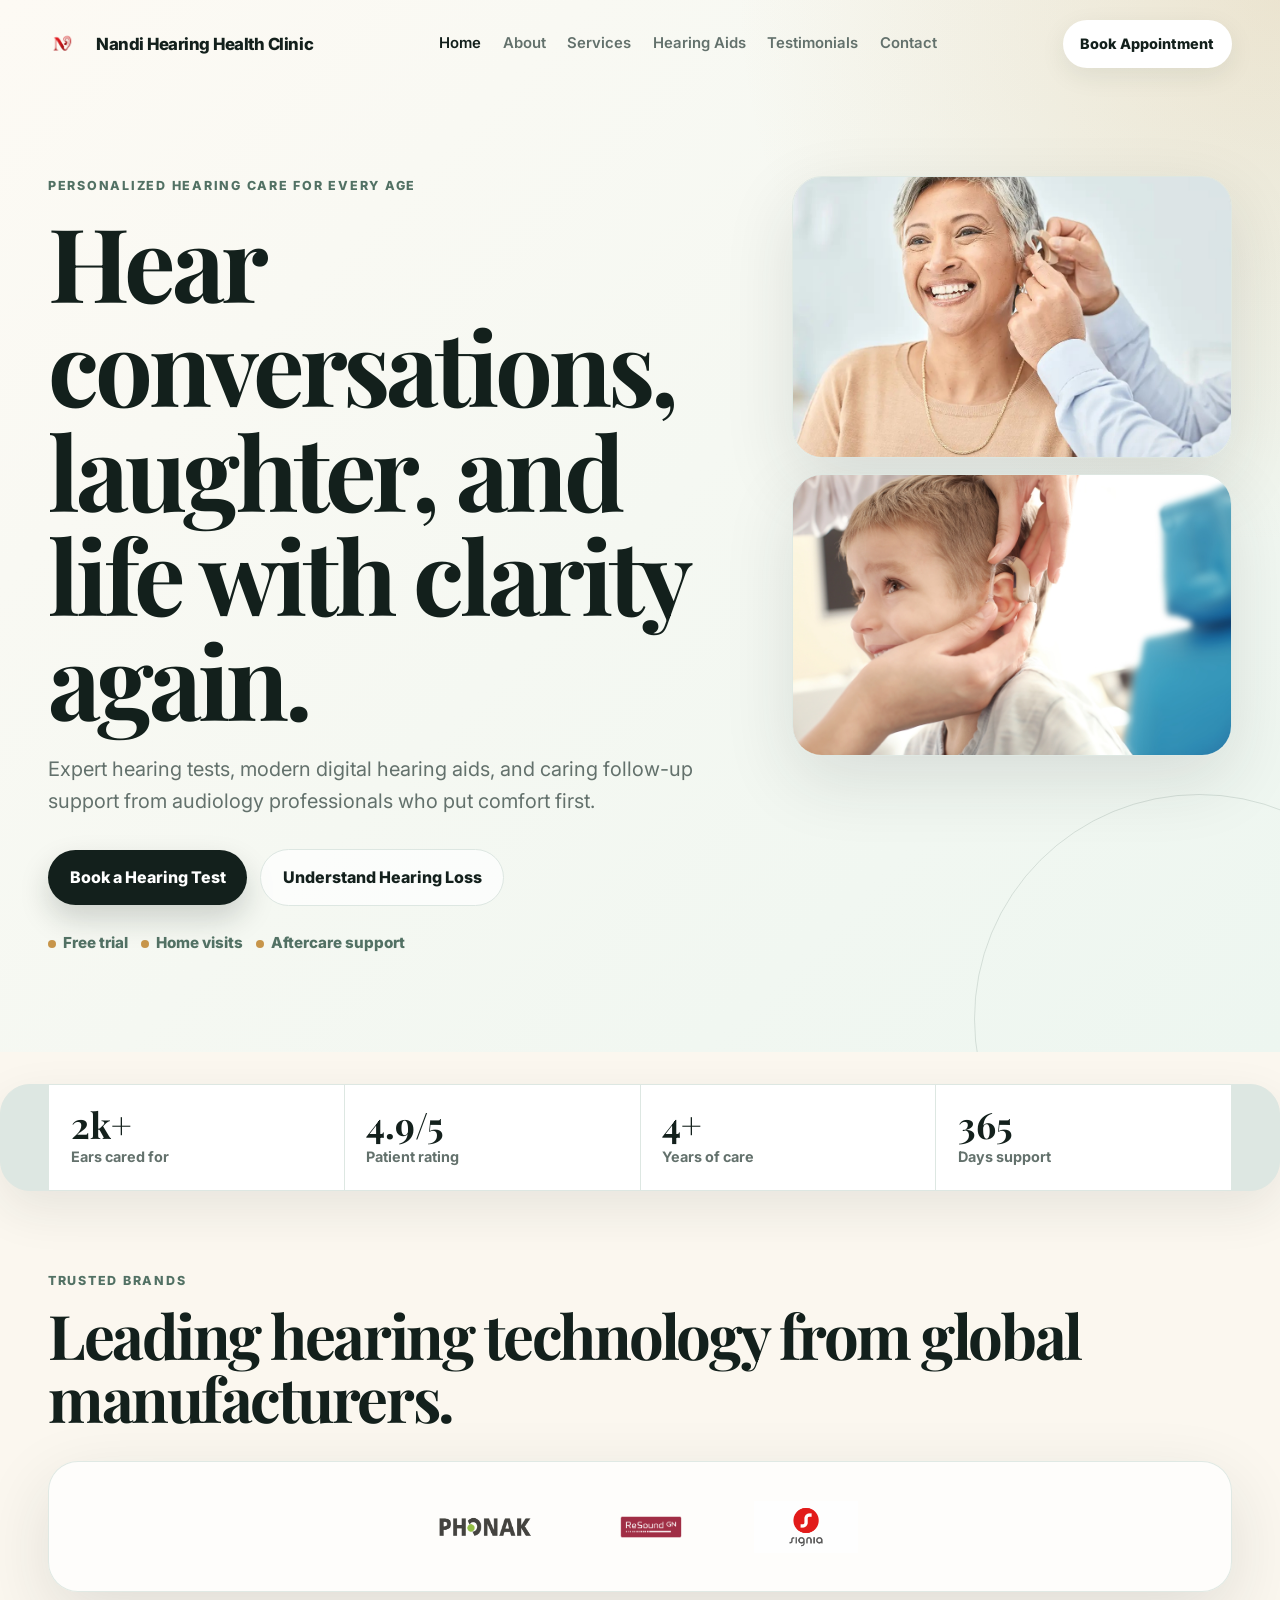
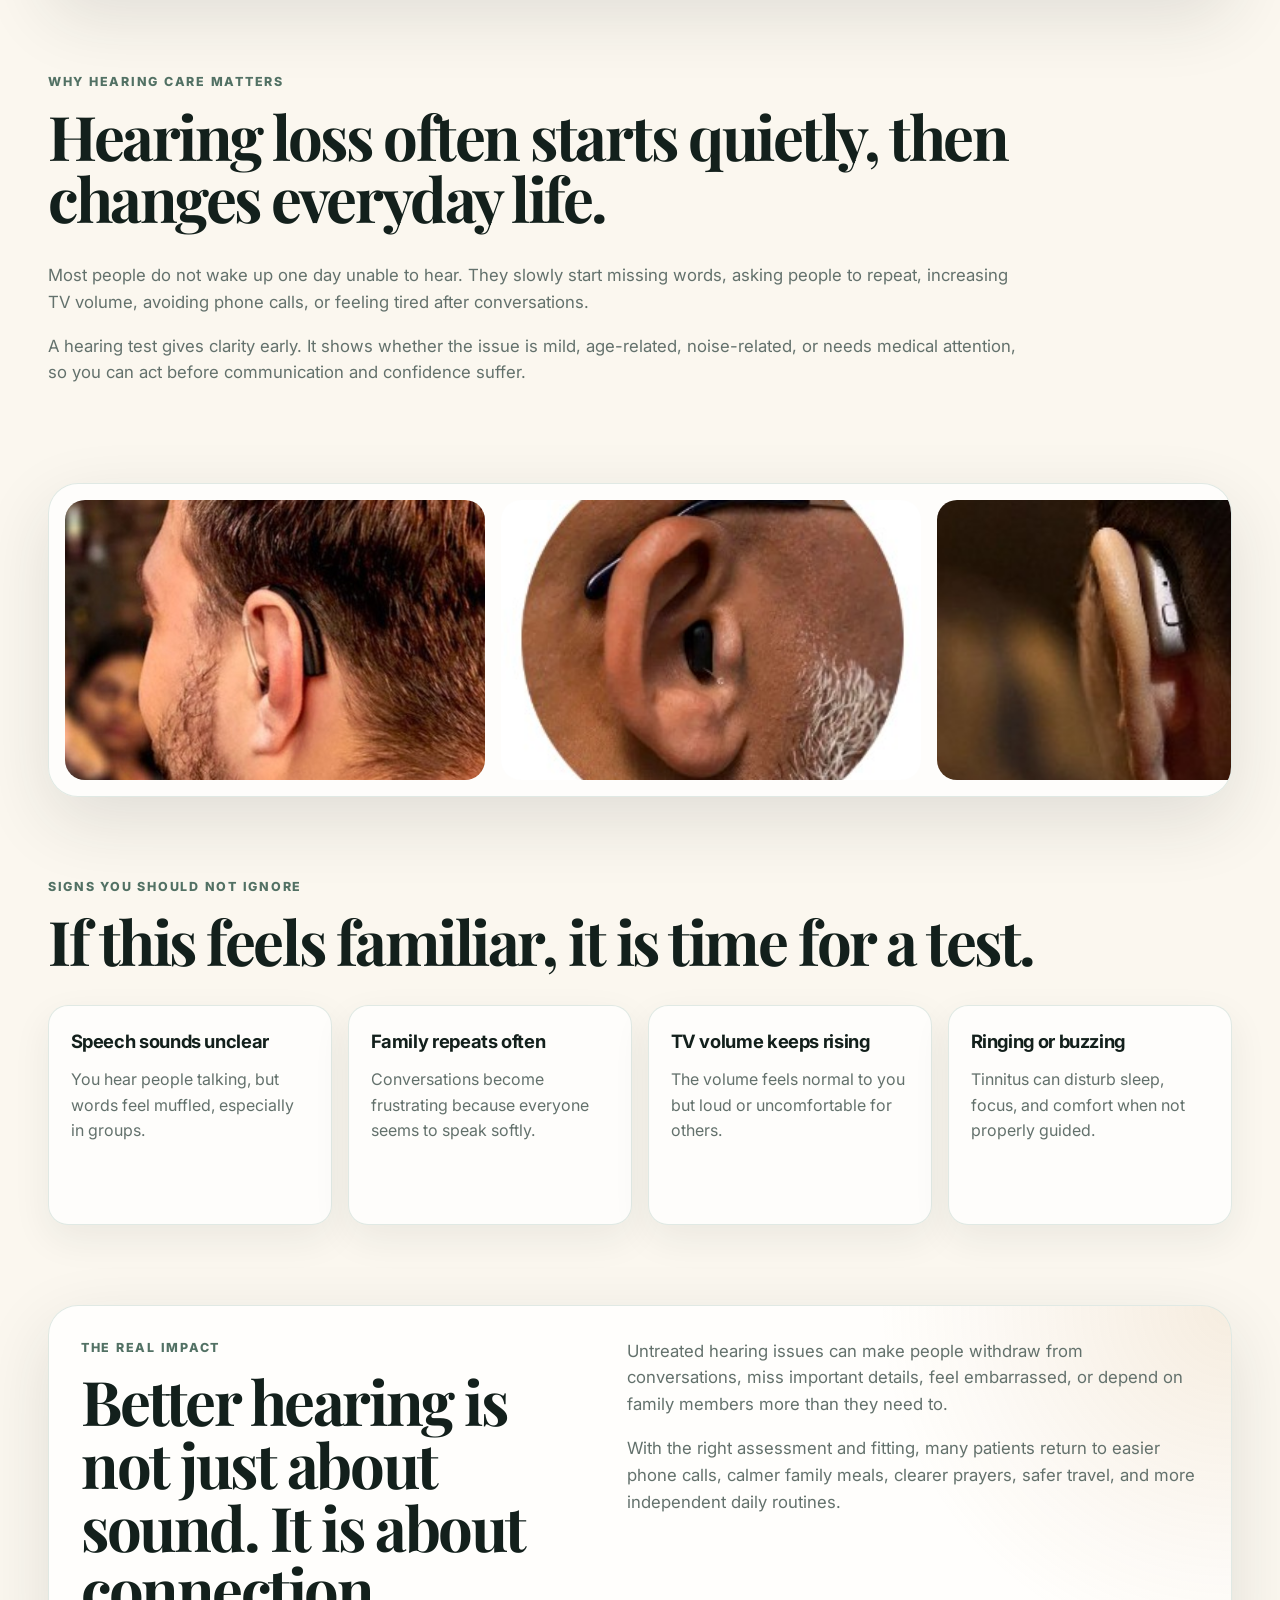
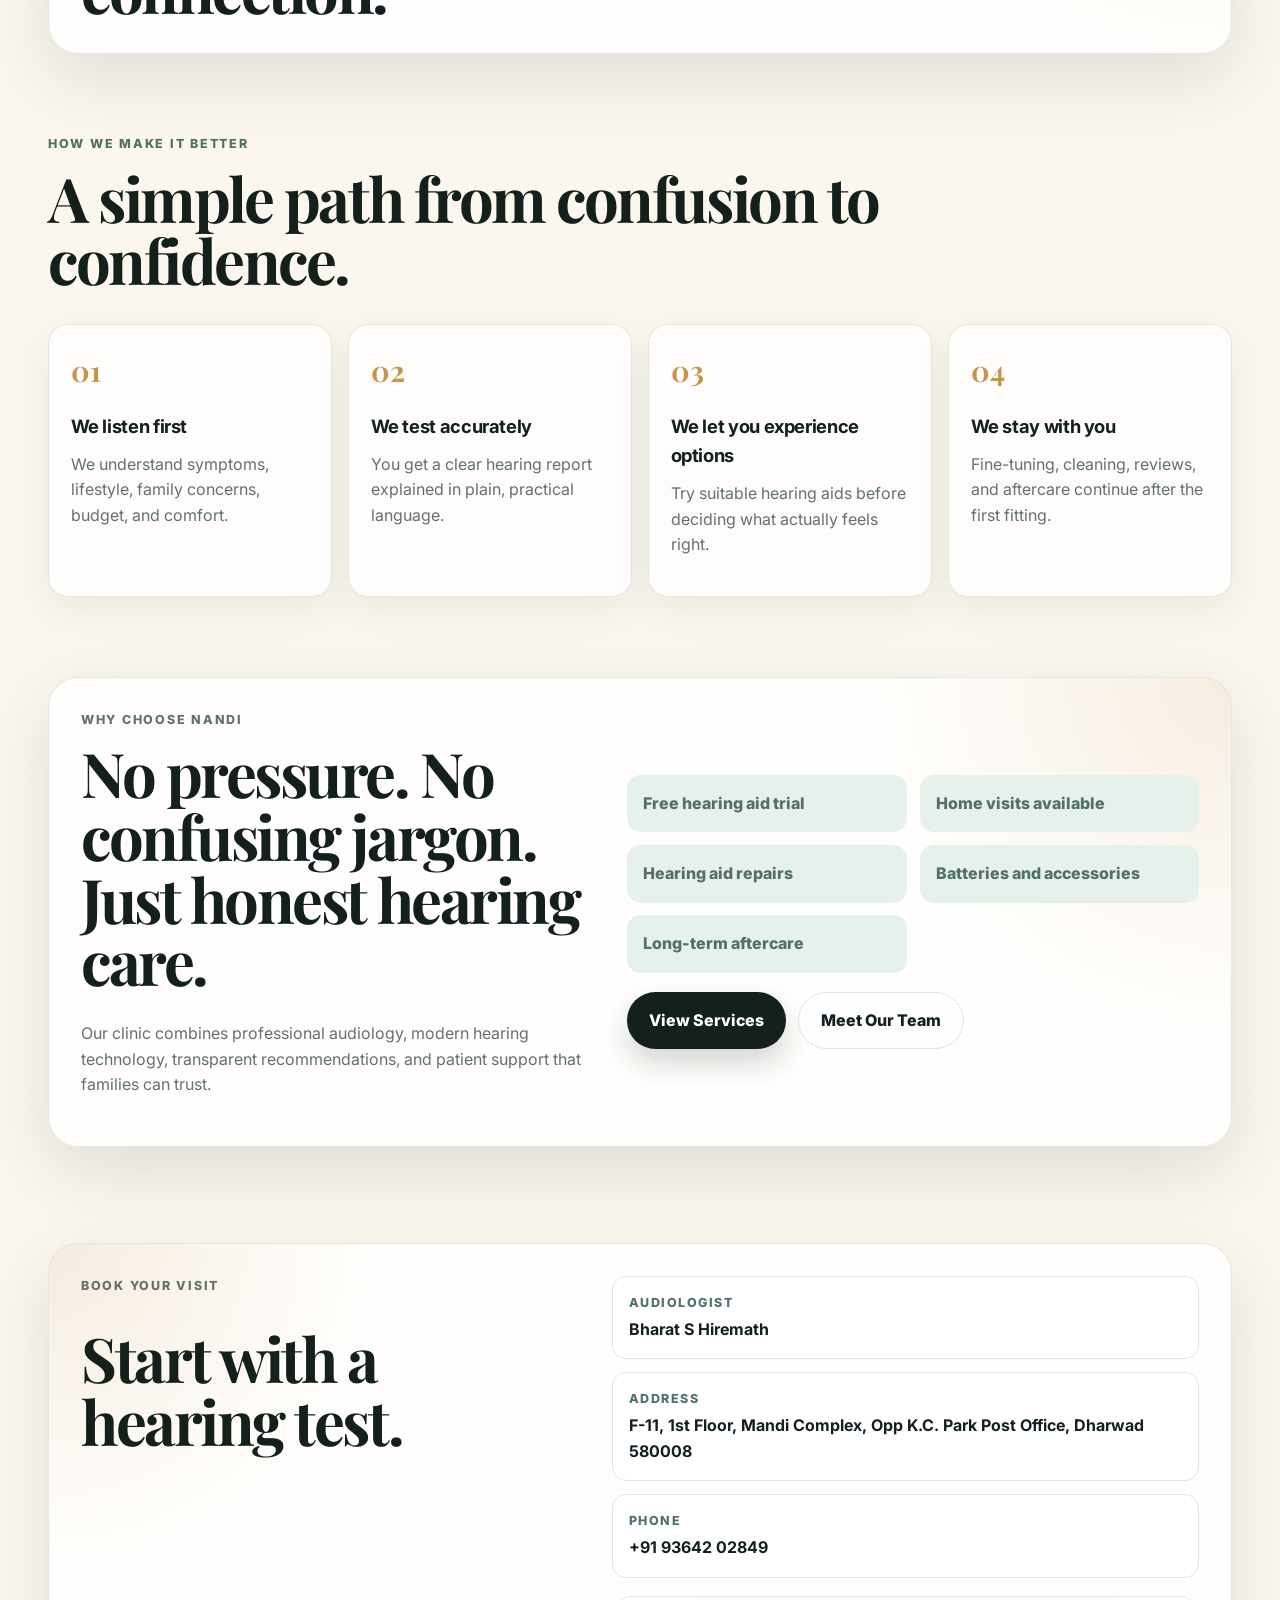
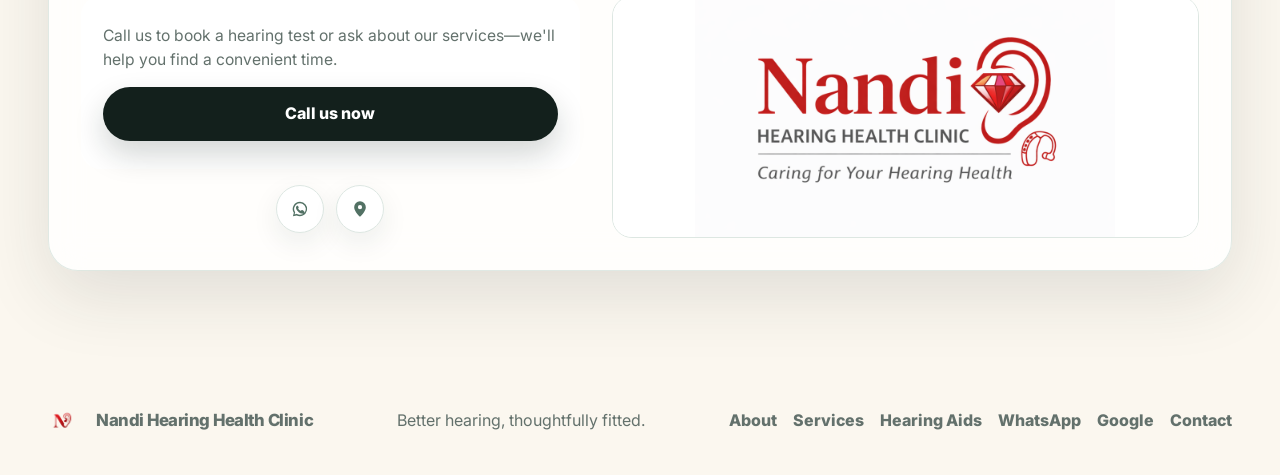
==== index.html @ 8c6d0ab0 "init" ====
<!doctype html>
<html lang="en">

<head>
  <meta charset="UTF-8" />
  <meta name="viewport" content="width=device-width, initial-scale=1.0" />
  <meta name="description"
    content="Minimal, elegant hearing clinic landing page offering hearing tests, hearing aids, tinnitus support, and home visits." />
  <title>Nandi Hearing Health Clinic | Hear Life Clearly</title>
  <link rel="preconnect" href="https://fonts.googleapis.com" />
  <link rel="preconnect" href="https://fonts.gstatic.com" crossorigin />
  <link
    href="https://fonts.googleapis.com/css2?family=Inter:wght@400;500;600;700;800&family=Playfair+Display:wght@600;700&display=swap"
    rel="stylesheet" />
  <link rel="stylesheet" href="styles.css?v=contact-icons-center-1" />
  <link rel="icon" href="photos/logo/logo.png" type="image/png" />
</head>

<body>
  <header class="site-header" id="home">
    <nav class="nav section" aria-label="Primary navigation">
      <a class="brand" href="index.html" aria-label="Nandi Hearing Health Clinic home">
        <img class="brand-mark" src="photos/logo/logo.png" alt="" width="44" height="44" />
        <span>Nandi Hearing Health Clinic</span>
      </a>
      <button class="nav-toggle" type="button" aria-expanded="false" aria-controls="site-nav" aria-label="Open menu">
        <span></span>
        <span></span>
        <span></span>
      </button>
      <div class="nav-links" id="site-nav">
        <a class="active" href="index.html">Home</a>
        <a href="about.html">About</a>
        <a href="services.html">Services</a>
        <a href="hearing-aids.html">Hearing Aids</a>
        <a href="testimonials.html">Testimonials</a>
        <a href="contact.html">Contact</a>
      </div>
      <a class="nav-cta" href="tel:+919364202849">Book Appointment</a>
    </nav>

    <section class="hero section">
      <div class="hero-content">
        <p class="eyebrow">Personalized hearing care for every age</p>
        <h1>Hear conversations, laughter, and life with clarity again.</h1>
        <p class="hero-copy">
          Expert hearing tests, modern digital hearing aids, and caring follow-up support
          from audiology professionals who put comfort first.
        </p>
        <div class="hero-actions">
          <a class="button button-primary" href="tel:+919364202849">Book a Hearing Test</a>
          <a class="button button-secondary" href="#hearing-health">Understand Hearing Loss</a>
        </div>
        <div class="trust-row" aria-label="Clinic highlights">
          <span>Free trial</span>
          <span>Home visits</span>
          <span>Aftercare support</span>
        </div>
      </div>

      <div class="hero-aside" aria-label="Clinic photos">
        <figure class="hero-media">
          <img src="photos/hearing/Hearing.jpg" alt="Hearing care consultation" decoding="async" />
        </figure>
        <figure class="hero-media">
          <img src="photos/hearing/web-shutterstock_1069608050.jpg" alt="People enjoying clear conversation"
            decoding="async" />
        </figure>
      </div>
    </section>
  </header>

  <main>
    <section class="stats section" aria-label="Clinic statistics">
      <div>
        <strong>2k+</strong>
        <span>Ears cared for</span>
      </div>
      <div>
        <strong>4.9/5</strong>
        <span>Patient rating</span>
      </div>
      <div>
        <strong>4+</strong>
        <span>Years of care</span>
      </div>
      <div>
        <strong>365</strong>
        <span>Days support</span>
      </div>
    </section>

    <section class="section brands-section" aria-label="Hearing aid brands we work with">
      <div class="section-heading">
        <p class="eyebrow">Trusted brands</p>
        <h2>Leading hearing technology from global manufacturers.</h2>
      </div>
      <div class="brand-strip">
        <img src="photos/brands/Phonak_Logo.png" alt="Phonak" width="160" height="52" loading="lazy" />
        <img src="photos/brands/ReSound-Logo.png" alt="ReSound" width="160" height="52" loading="lazy" />
        <img src="photos/brands/signia_logo.jpeg" alt="Signia" width="160" height="52" loading="lazy" />
      </div>
    </section>

    <section class="section page-section" id="hearing-health">
      <div class="section-heading">
        <p class="eyebrow">Why hearing care matters</p>
        <h2>Hearing loss often starts quietly, then changes everyday life.</h2>
      </div>
      <div class="narrative-copy">
        <p>
          Most people do not wake up one day unable to hear. They slowly start missing
          words, asking people to repeat, increasing TV volume, avoiding phone calls, or
          feeling tired after conversations.
        </p>
        <p>
          A hearing test gives clarity early. It shows whether the issue is mild, age-related,
          noise-related, or needs medical attention, so you can act before communication and
          confidence suffer.
        </p>
      </div>
    </section>

    <section class="section page-section">
      <div class="auto-carousel" aria-label="Hearing care photo carousel">
        <div class="auto-carousel-track">
          <img src="photos/hearing/RS_EQ_key-visual-cafe_wide.jpg.jpeg"
            alt="People talking clearly in a cafe setting" />
          <img src="photos/hearing/Screenshot 2026-03-10 001415.jpg.jpeg" alt="Hearing care lifestyle moment" />
          <img src="photos/hearing/Screenshot 2026-03-10 001927.jpg.jpeg" alt="Hearing support in daily life" />
          <img src="photos/hearing/Screenshot 2026-03-10 002203.jpg.jpeg" alt="Conversation and hearing clarity" />
          <img src="photos/hearing/Screenshot 2026-03-10 002303.jpg.jpeg" alt="Better hearing in everyday moments" />
          <img src="photos/hearing/RS_EQ_key-visual-cafe_wide.jpg.jpeg" alt="" aria-hidden="true" />
          <img src="photos/hearing/Screenshot 2026-03-10 001415.jpg.jpeg" alt="" aria-hidden="true" />
          <img src="photos/hearing/Screenshot 2026-03-10 001927.jpg.jpeg" alt="" aria-hidden="true" />
          <img src="photos/hearing/Screenshot 2026-03-10 002203.jpg.jpeg" alt="" aria-hidden="true" />
          <img src="photos/hearing/Screenshot 2026-03-10 002303.jpg.jpeg" alt="" aria-hidden="true" />
        </div>
      </div>
    </section>

    <section class="section page-section">
      <div class="section-heading">
        <p class="eyebrow">Signs you should not ignore</p>
        <h2>If this feels familiar, it is time for a test.</h2>
      </div>
      <div class="problem-grid">
        <article>
          <h3>Speech sounds unclear</h3>
          <p>You hear people talking, but words feel muffled, especially in groups.</p>
        </article>
        <article>
          <h3>Family repeats often</h3>
          <p>Conversations become frustrating because everyone seems to speak softly.</p>
        </article>
        <article>
          <h3>TV volume keeps rising</h3>
          <p>The volume feels normal to you but loud or uncomfortable for others.</p>
        </article>
        <article>
          <h3>Ringing or buzzing</h3>
          <p>Tinnitus can disturb sleep, focus, and comfort when not properly guided.</p>
        </article>
      </div>
    </section>

    <section class="section page-section">
      <div class="impact-card">
        <div>
          <p class="eyebrow">The real impact</p>
          <h2>Better hearing is not just about sound. It is about connection.</h2>
        </div>
        <div class="impact-copy">
          <p>
            Untreated hearing issues can make people withdraw from conversations, miss
            important details, feel embarrassed, or depend on family members more than they
            need to.
          </p>
          <p>
            With the right assessment and fitting, many patients return to easier phone
            calls, calmer family meals, clearer prayers, safer travel, and more independent
            daily routines.
          </p>
        </div>
      </div>
    </section>

    <section class="section page-section">
      <div class="section-heading">
        <p class="eyebrow">How we make it better</p>
        <h2>A simple path from confusion to confidence.</h2>
      </div>
      <div class="journey-grid">
        <article>
          <span>01</span>
          <h3>We listen first</h3>
          <p>We understand symptoms, lifestyle, family concerns, budget, and comfort.</p>
        </article>
        <article>
          <span>02</span>
          <h3>We test accurately</h3>
          <p>You get a clear hearing report explained in plain, practical language.</p>
        </article>
        <article>
          <span>03</span>
          <h3>We let you experience options</h3>
          <p>Try suitable hearing aids before deciding what actually feels right.</p>
        </article>
        <article>
          <span>04</span>
          <h3>We stay with you</h3>
          <p>Fine-tuning, cleaning, reviews, and aftercare continue after the first fitting.</p>
        </article>
      </div>
    </section>

    <section class="section page-section">
      <div class="home-cta">
        <div>
          <p class="eyebrow">Why choose Nandi</p>
          <h2>No pressure. No confusing jargon. Just honest hearing care.</h2>
          <p>
            Our clinic combines professional audiology, modern hearing technology, transparent
            recommendations, and patient support that families can trust.
          </p>
        </div>
        <div class="home-cta-side">
          <div class="why-list home-benefits">
            <span>Free hearing aid trial</span>
            <span>Home visits available</span>
            <span>Hearing aid repairs</span>
            <span>Batteries and accessories</span>
            <span>Long-term aftercare</span>
          </div>
          <div class="home-cta-links">
            <a class="button button-primary" href="services.html">View Services</a>
            <a class="button button-secondary" href="about.html">Meet Our Team</a>
          </div>
        </div>
      </div>
    </section>

    <section class="contact section" id="contact">
      <div class="contact-panel">
        <div class="contact-panel__lead">
          <p class="eyebrow">Book your visit</p>
          <h2>Start with a hearing test.</h2>
          <p>
          </p>
        </div>
        <div class="clinic-info">
          <div>
            <span>Audiologist</span>
            <strong>Bharat S Hiremath</strong>
          </div>
          <div>
            <span>Address</span>
            <strong>F-11, 1st Floor, Mandi Complex, Opp K.C. Park Post Office, Dharwad 580008</strong>
          </div>
          <div>
            <span>Phone</span>
            <strong><a href="tel:+919364202849">+91 93642 02849</a></strong>
          </div>
        </div>
        <div class="contact-panel__cta-stack">
          <div class="contact-call-cta">
            <p class="contact-call-cta__hint"> Call us to book a hearing test or ask about our services—we'll help you
              find a convenient time.
            </p>
            <a class="button button-primary contact-call-cta__btn" href="tel:+919364202849">Call us now</a>
          </div>
          <div class="contact-details icon-links" aria-label="Clinic quick links">
            <a href="https://wa.me/919364202849" target="_blank" rel="noreferrer" aria-label="WhatsApp">
              <svg viewBox="0 0 24 24" aria-hidden="true">
                <path
                  d="M12 3.2A8.7 8.7 0 0 0 4.6 16.5L3.5 20.8l4.4-1.1A8.7 8.7 0 1 0 12 3.2Zm0 15.8a7 7 0 0 1-3.6-1l-.3-.2-2.6.7.7-2.5-.2-.3A7 7 0 1 1 12 19Zm4-5.2c-.2-.1-1.3-.7-1.5-.7s-.3-.1-.5.1-.6.7-.7.9-.3.2-.5.1a5.8 5.8 0 0 1-2.9-2.5c-.2-.3 0-.4.1-.6l.4-.5c.1-.2.1-.3 0-.5l-.7-1.6c-.2-.4-.3-.4-.5-.4h-.4c-.2 0-.5.1-.7.3-.3.3-.9.9-.9 2.1s.9 2.4 1 2.6c.1.2 1.8 2.8 4.4 3.9.6.3 1.1.4 1.5.5.6.2 1.2.1 1.6.1.5-.1 1.3-.5 1.5-1.1.2-.5.2-1 .1-1.1 0-.2-.2-.2-.4-.3Z" />
              </svg>
            </a>
            <a href="https://www.google.com/search?sca_esv=329b636961daedd2&amp;sxsrf=ANbL-n7UEyuGPYiP8LibcN6B_UWHxGf1Eg:1778841564408&amp;q=Nandi+Hearing+Health+Clinic&amp;si=AL3DRZGNtcdgKOqVhotcr-UG2kkYpwR2WO4qu3O00NmpwBmLnYh-MBgK6r3JSb_7pPasdNBf3IpiQdnf6ZTWlhOPQF0CysIoCIsLLjvF9m_OcBkJsQEiHB6d9CXgu1tKIDxrBu3wslUM&amp;sa=X&amp;sqi=2&amp;ved=2ahUKEwjIqrucjbuUAxV6LBAIHUN8BsAQ_coHegQINBAB&amp;biw=1646&amp;bih=860&amp;dpr=1.75"
              target="_blank" rel="noreferrer" aria-label="View address and phone on Google">
              <svg viewBox="0 0 24 24" aria-hidden="true">
                <path
                  d="M12 2.8a7 7 0 0 0-7 7c0 5.3 7 11.4 7 11.4s7-6.1 7-11.4a7 7 0 0 0-7-7Zm0 9.5a2.5 2.5 0 1 1 0-5 2.5 2.5 0 0 1 0 5Z" />
              </svg>
            </a>
          </div>
        </div>
        <div class="contact-photo">
          <img src="photos/logo/poster.webp" alt="Nandi Hearing Health Clinic hearing care poster" width="480"
            height="240" loading="lazy" />
        </div>
      </div>
    </section>
  </main>

  <footer class="footer">
    <a class="brand" href="index.html">
      <img class="brand-mark" src="photos/logo/logo.png" alt="" width="44" height="44" />
      <span>Nandi Hearing Health Clinic</span>
    </a>
    <p>Better hearing, thoughtfully fitted.</p>
    <div class="footer-links">
      <a href="about.html">About</a>
      <a href="services.html">Services</a>
      <a href="hearing-aids.html">Hearing Aids</a>
      <a href="https://wa.me/919364202849" target="_blank" rel="noreferrer">WhatsApp</a>
      <a href="https://www.google.com/search?sca_esv=329b636961daedd2&amp;sxsrf=ANbL-n7UEyuGPYiP8LibcN6B_UWHxGf1Eg:1778841564408&amp;q=Nandi+Hearing+Health+Clinic&amp;si=AL3DRZGNtcdgKOqVhotcr-UG2kkYpwR2WO4qu3O00NmpwBmLnYh-MBgK6r3JSb_7pPasdNBf3IpiQdnf6ZTWlhOPQF0CysIoCIsLLjvF9m_OcBkJsQEiHB6d9CXgu1tKIDxrBu3wslUM&amp;sa=X&amp;sqi=2&amp;ved=2ahUKEwjIqrucjbuUAxV6LBAIHUN8BsAQ_coHegQINBAB&amp;biw=1646&amp;bih=860&amp;dpr=1.75"
        target="_blank" rel="noreferrer">
        Google
      </a>
      <a href="contact.html">Contact</a>
    </div>
  </footer>
  <script src="script.js"></script>
</body>

</html>
---- styles.css ----
:root {
  --ink: #13201c;
  --muted: #63716c;
  --line: #dde7e2;
  --cream: #fbf7ef;
  --sage: #e7f1eb;
  --sage-dark: #527164;
  --gold: #c7954a;
  --white: #ffffff;
  --shadow: 0 24px 70px rgba(30, 45, 40, 0.12);
  --radius-lg: 30px;
  --radius-md: 20px;
  --radius-sm: 14px;
  --page-max: 1280px;
  --gutter: clamp(1.25rem, 4vw, 3rem);
}

* {
  box-sizing: border-box;
}

html {
  scroll-behavior: smooth;
}

body {
  margin: 0;
  overflow-x: hidden;
  background: var(--cream);
  color: var(--ink);
  font-family: "Inter", system-ui, -apple-system, BlinkMacSystemFont, "Segoe UI", sans-serif;
  line-height: 1.6;
}

img,
svg {
  max-width: 100%;
}

a {
  color: inherit;
  text-decoration: none;
}

button,
input,
select {
  font: inherit;
}

input,
select {
  color-scheme: light;
}

.site-header {
  position: relative;
  overflow: hidden;
  background:
    radial-gradient(circle at top right, rgba(199, 149, 74, 0.2), transparent 34rem),
    linear-gradient(135deg, #fdfaf4 0%, #edf6f0 100%);
}

.page-header {
  position: relative;
  overflow: hidden;
  background:
    radial-gradient(circle at top left, rgba(199, 149, 74, 0.16), transparent 28rem),
    linear-gradient(135deg, #fdfaf4 0%, #edf6f0 100%);
}

.site-header::after {
  position: absolute;
  right: -9rem;
  bottom: -12rem;
  width: 28rem;
  height: 28rem;
  content: "";
  border: 1px solid rgba(82, 113, 100, 0.18);
  border-radius: 999px;
}

.section {
  width: min(100%, var(--page-max));
  max-width: var(--page-max);
  margin-right: auto;
  margin-left: auto;
  padding-right: var(--gutter);
  padding-left: var(--gutter);
}

.nav {
  position: relative;
  z-index: 2;
  display: flex;
  flex-wrap: nowrap;
  align-items: center;
  justify-content: space-between;
  gap: 1rem 1.5rem;
  width: min(100%, var(--page-max));
  max-width: var(--page-max);
  margin-right: auto;
  margin-left: auto;
  padding-top: 1.25rem;
  padding-bottom: 1.25rem;
  padding-right: var(--gutter);
  padding-left: var(--gutter);
}

.nav-toggle {
  display: none;
  flex-direction: column;
  justify-content: center;
  gap: 0.32rem;
  width: 2.75rem;
  height: 2.75rem;
  margin-left: auto;
  padding: 0;
  border: 1px solid var(--line);
  border-radius: 999px;
  background: var(--white);
  box-shadow: 0 8px 26px rgba(30, 45, 40, 0.08);
  cursor: pointer;
}

.nav-toggle span {
  display: block;
  width: 1.1rem;
  height: 2px;
  margin: 0 auto;
  border-radius: 999px;
  background: var(--ink);
  transition: transform 180ms ease, opacity 180ms ease;
}

.nav-toggle[aria-expanded="true"] span:nth-child(1) {
  transform: translateY(6px) rotate(45deg);
}

.nav-toggle[aria-expanded="true"] span:nth-child(2) {
  opacity: 0;
}

.nav-toggle[aria-expanded="true"] span:nth-child(3) {
  transform: translateY(-6px) rotate(-45deg);
}

.brand {
  display: flex;
  align-items: center;
  gap: 0.75rem;
  min-height: 2.75rem;
  min-width: 0;
  margin-left: -0.5rem;
  font-weight: 800;
  letter-spacing: -0.03em;
}

.brand>span {
  font-size: clamp(0.92rem, 1.6vw, 1.05rem);
  line-height: 1.25;
  white-space: nowrap;
}

.brand-mark {
  display: block;
  width: 2.75rem;
  height: 2.75rem;
  flex-shrink: 0;
  overflow: hidden;
  border-radius: 0;
  background: transparent;
  object-fit: contain;
}

.nav-links {
  display: flex;
  align-items: center;
  gap: clamp(0.8rem, 1.8vw, 1.35rem);
  color: var(--muted);
  font-size: 0.93rem;
  font-weight: 600;
  white-space: nowrap;
}

.nav-links a {
  transition: color 180ms ease;
}

.nav-links a:hover {
  color: var(--ink);
}

.nav-links a.active {
  color: var(--ink);
}

.nav-cta,
.button {
  display: inline-flex;
  align-items: center;
  justify-content: center;
  min-height: 3rem;
  border: 0;
  border-radius: 999px;
  cursor: pointer;
  font-weight: 800;
  transition:
    transform 180ms ease,
    box-shadow 180ms ease,
    background 180ms ease;
}

.nav-cta {
  padding: 0.75rem 1.1rem;
  background: var(--white);
  box-shadow: 0 8px 26px rgba(30, 45, 40, 0.08);
  font-size: 0.9rem;
  white-space: nowrap;
}

.button {
  padding: 0.9rem 1.35rem;
}

.button:hover,
.nav-cta:hover {
  transform: translateY(-2px);
}

.button-primary {
  background: var(--ink);
  color: var(--white);
  box-shadow: 0 14px 30px rgba(19, 32, 28, 0.18);
}

.button-primary:hover {
  background: #20342e;
}

.button-secondary {
  border: 1px solid var(--line);
  background: rgba(255, 255, 255, 0.7);
  color: var(--ink);
}

.text-link {
  display: inline-flex;
  align-items: center;
  color: var(--sage-dark);
  font-weight: 800;
  text-decoration: underline;
  text-underline-offset: 0.28em;
}

.full-width {
  width: 100%;
}

.hero {
  position: relative;
  z-index: 1;
  display: grid;
  grid-template-columns: minmax(0, 1fr) minmax(320px, 440px);
  gap: 2.5rem;
  align-items: start;
  padding-top: 5.5rem;
  padding-bottom: 6rem;
}

.hero-content,
.hero-aside {
  min-width: 0;
}

.hero-aside {
  display: grid;
  gap: 1rem;
  align-content: start;
}

.hero-visual {
  grid-column: 1 / -1;
  overflow: hidden;
  border: 1px solid rgba(221, 231, 226, 0.9);
  border-radius: var(--radius-lg);
  box-shadow: var(--shadow);
}

.hero-visual img {
  display: block;
  width: 100%;
  max-height: 420px;
  object-fit: cover;
}

.hero-media {
  margin: 0;
  overflow: hidden;
  border: 1px solid rgba(221, 231, 226, 0.9);
  border-radius: var(--radius-lg);
  box-shadow: var(--shadow);
  min-height: min(420px, 55vh);
  background: linear-gradient(160deg,
      rgba(255, 255, 255, 0.55),
      rgba(221, 231, 226, 0.75));
}

.hero-media img {
  display: block;
  width: 100%;
  max-height: min(560px, 70vh);
  object-fit: cover;
}

.hero-aside .hero-media img {
  max-height: min(280px, 40vh);
}

.hero-media:has(img) {
  min-height: 0;
  background: none;
}

.page-hero {
  padding-top: 5rem;
  padding-bottom: 5.5rem;
}

.page-hero h1 {
  max-width: none;
  margin-bottom: 1.2rem;
  font-size: clamp(3rem, 7vw, 5.8rem);
}

.page-hero p:not(.eyebrow) {
  max-width: min(100%, 920px);
  color: var(--muted);
  font-size: clamp(1.05rem, 2vw, 1.22rem);
}

.eyebrow {
  margin: 0 0 0.8rem;
  color: var(--sage-dark);
  font-size: 0.78rem;
  font-weight: 800;
  letter-spacing: 0.14em;
  text-transform: uppercase;
}

h1,
h2,
h3,
p {
  margin-top: 0;
}

h1,
h2 {
  font-family: "Playfair Display", Georgia, serif;
  letter-spacing: -0.04em;
  line-height: 1.02;
}

h1 {
  max-width: none;
  margin-bottom: 1.4rem;
  font-size: clamp(3.2rem, 8vw, 6.75rem);
}

h2 {
  margin-bottom: 1rem;
  font-size: clamp(2.2rem, 4.8vw, 4.4rem);
}

h3 {
  margin-bottom: 0.65rem;
  font-size: 1.15rem;
  letter-spacing: -0.02em;
}

.hero-copy {
  max-width: 660px;
  color: var(--muted);
  font-size: clamp(1.05rem, 2vw, 1.25rem);
}

.hero-actions,
.trust-row {
  display: flex;
  flex-wrap: wrap;
  gap: 0.8rem;
  align-items: center;
}

.hero-actions {
  margin-top: 2rem;
}

.trust-row {
  margin-top: 1.6rem;
  color: var(--sage-dark);
  font-size: 0.95rem;
  font-weight: 800;
}

.trust-row span {
  display: inline-flex;
  align-items: center;
  gap: 0.45rem;
}

.trust-row span::before {
  width: 0.5rem;
  height: 0.5rem;
  content: "";
  border-radius: 50%;
  background: var(--gold);
}

.service-card,
.product-grid article,
.testimonial-grid figure,
.contact-panel,
.why-card {
  border: 1px solid rgba(221, 231, 226, 0.9);
  background: rgba(255, 255, 255, 0.74);
  box-shadow: var(--shadow);
  backdrop-filter: blur(16px);
}

.service-card p,
.product-grid p,
.testimonial-grid blockquote,
.contact-panel p,
.split-copy {
  color: var(--muted);
}

.card-topline {
  display: inline-flex;
  margin-bottom: 1rem;
  padding: 0.35rem 0.7rem;
  border-radius: 999px;
  background: var(--sage);
  color: var(--sage-dark);
  font-size: 0.78rem;
  font-weight: 800;
}

.stats {
  display: grid;
  grid-template-columns: repeat(4, minmax(0, 1fr));
  gap: 1px;
  overflow: hidden;
  position: relative;
  z-index: 2;
  margin-top: 2rem;
  border: 1px solid var(--line);
  border-radius: var(--radius-lg);
  background: var(--line);
  box-shadow: 0 18px 50px rgba(30, 45, 40, 0.09);
}

.stats div {
  display: grid;
  gap: 0.2rem;
  min-width: 0;
  padding: 1.35rem;
  background: var(--white);
}

.stats strong {
  font-family: "Playfair Display", Georgia, serif;
  font-size: clamp(1.85rem, 3vw, 2.25rem);
  line-height: 1;
  white-space: nowrap;
}

.stats span {
  color: var(--muted);
  font-size: 0.9rem;
  font-weight: 700;
}

.split {
  display: grid;
  grid-template-columns: 0.85fr 1fr;
  gap: 4rem;
  padding-top: 7rem;
  padding-bottom: 4.5rem;
}

.split-copy {
  font-size: 1.05rem;
}

.narrative-copy {
  max-width: min(100%, 980px);
  color: var(--muted);
  font-size: 1.05rem;
}

.section-heading {
  max-width: min(100%, 1080px);
  margin-bottom: 2rem;
}

.page-section {
  padding-top: 5rem;
}

.compact-section {
  padding-top: 2.5rem;
}

.compact-section .why-card {
  margin-top: 0;
}

.service-grid,
.product-grid,
.testimonial-grid {
  display: grid;
  gap: 1rem;
}

.problem-grid,
.journey-grid {
  display: grid;
  gap: 1rem;
}

.problem-grid {
  grid-template-columns: repeat(4, 1fr);
}

.problem-grid article,
.journey-grid article {
  border: 1px solid rgba(221, 231, 226, 0.9);
  background: rgba(255, 255, 255, 0.74);
  box-shadow: 0 14px 38px rgba(30, 45, 40, 0.07);
}

.problem-grid article {
  min-height: 220px;
  padding: 1.35rem;
  border-radius: var(--radius-md);
}

.problem-grid p,
.journey-grid p,
.impact-copy,
.home-cta p {
  color: var(--muted);
}

.impact-card,
.home-cta {
  display: grid;
  grid-template-columns: 0.9fr 1fr;
  gap: 2rem;
  margin-top: 0;
  padding: 2rem;
  border: 1px solid rgba(221, 231, 226, 0.9);
  border-radius: var(--radius-lg);
  background:
    radial-gradient(circle at top right, rgba(199, 149, 74, 0.16), transparent 22rem),
    rgba(255, 255, 255, 0.82);
  box-shadow: var(--shadow);
}

.impact-card h2,
.home-cta h2 {
  margin-bottom: 0;
}

.impact-copy {
  font-size: 1.05rem;
}

.journey-grid {
  grid-template-columns: repeat(4, 1fr);
}

.journey-grid article {
  padding: 1.35rem;
  border-radius: var(--radius-md);
}

.journey-grid span {
  display: inline-flex;
  margin-bottom: 1.2rem;
  color: var(--gold);
  font-family: "Playfair Display", Georgia, serif;
  font-size: 1.8rem;
  font-weight: 700;
}

.home-cta {
  align-items: center;
}

.home-cta h2 {
  max-width: none;
}

/* Body copy under the headline ("Why choose Nandi") */
.home-cta>div:first-child>h2+p {
  margin-top: 1.25rem;
  padding-top: 0.5rem;
}

.home-benefits {
  margin-top: 0;
}

.home-cta-links {
  display: flex;
  flex-wrap: wrap;
  gap: 0.8rem;
  justify-content: flex-start;
}

.home-cta-side {
  display: grid;
  gap: 1.2rem;
}

.service-grid {
  grid-template-columns: repeat(3, 1fr);
}

.service-card {
  padding: 1.35rem;
  border-radius: var(--radius-md);
  box-shadow: none;
}

.service-card .icon {
  display: inline-flex;
  margin-bottom: 1.5rem;
  color: var(--gold);
  font-family: "Playfair Display", Georgia, serif;
  font-size: 1.8rem;
  font-weight: 700;
}

.hearing-aids {
  padding-top: 6rem;
  padding-bottom: 0;
}

.product-grid {
  grid-template-columns: repeat(3, 1fr);
}

.product-grid article {
  display: grid;
  overflow: hidden;
  min-height: auto;
  padding: 0;
  border-radius: var(--radius-lg);
  background: rgba(255, 255, 255, 0.74);
  color: var(--ink);
}

.product-image {
  display: grid;
  min-height: 220px;
  place-items: center;
  padding: 1.5rem;
  background:
    radial-gradient(circle at top right, rgba(199, 149, 74, 0.16), transparent 12rem),
    linear-gradient(180deg, var(--sage), rgba(255, 255, 255, 0.95));
}

.product-image img {
  width: 100%;
  max-height: 190px;
  object-fit: contain;
}

.product-copy {
  padding: 1.35rem 1.5rem 1.5rem;
}

.product-grid p {
  color: var(--muted);
}

.brands-section {
  padding-top: 5rem;
}

.brand-strip {
  display: flex;
  flex-wrap: wrap;
  align-items: center;
  justify-content: center;
  gap: clamp(2rem, 5vw, 4rem);
  padding: 2.4rem;
  border: 1px solid rgba(221, 231, 226, 0.9);
  border-radius: var(--radius-lg);
  background: rgba(255, 255, 255, 0.74);
  box-shadow: var(--shadow);
}

.brand-strip img {
  width: auto;
  max-width: 230px;
  max-height: 86px;
  object-fit: contain;
  filter: grayscale(0.15);
  opacity: 0.92;
}

.auto-carousel {
  overflow: hidden;
  border: 1px solid rgba(221, 231, 226, 0.9);
  border-radius: var(--radius-lg);
  background: rgba(255, 255, 255, 0.74);
  box-shadow: var(--shadow);
}

.auto-carousel-track {
  display: flex;
  width: max-content;
  gap: 1rem;
  padding: 1rem;
  animation: carousel-scroll 42s linear infinite;
}

.auto-carousel:hover .auto-carousel-track {
  animation-play-state: paused;
}

.auto-carousel img {
  width: min(72vw, 420px);
  height: 280px;
  flex: 0 0 auto;
  border-radius: var(--radius-md);
  object-fit: cover;
}

.product-carousel .auto-carousel-track {
  animation-duration: 56s;
}

.product-carousel img {
  padding: 1rem;
  background:
    radial-gradient(circle at top right, rgba(199, 149, 74, 0.12), transparent 12rem),
    linear-gradient(180deg, var(--sage), rgba(255, 255, 255, 0.95));
  object-fit: contain;
}

@keyframes carousel-scroll {
  from {
    transform: translateX(0);
  }

  to {
    transform: translateX(calc(-50% - 0.5rem));
  }
}

@media (prefers-reduced-motion: reduce) {
  .auto-carousel-track {
    animation: none;
  }
}

.feature-image {
  overflow: hidden;
  margin-bottom: 2rem;
  border: 1px solid rgba(221, 231, 226, 0.9);
  border-radius: var(--radius-lg);
  box-shadow: var(--shadow);
}

.feature-image img {
  display: block;
  width: 100%;
  max-height: 360px;
  object-fit: cover;
}

.contact-photo {
  overflow: hidden;
  margin-top: 1.15rem;
  border: 1px solid var(--line);
  border-radius: var(--radius-md);
}

.contact-photo img {
  display: block;
  width: 100%;
  max-height: 300px;
  object-fit: contain;
  background: var(--white);
}

.why-card {
  display: grid;
  grid-template-columns: 1fr 1fr;
  gap: 2rem;
  margin: 6rem 0 0;
  padding: 2rem;
  border-radius: var(--radius-lg);
}

.why-list {
  display: grid;
  grid-template-columns: repeat(2, 1fr);
  gap: 0.8rem;
}

.why-list span {
  padding: 1rem;
  border-radius: var(--radius-sm);
  background: var(--sage);
  color: var(--sage-dark);
  font-weight: 800;
}

#testimonials {
  padding-top: 6rem;
}

.testimonial-grid {
  grid-template-columns: repeat(3, 1fr);
}

.testimonial-grid figure {
  margin: 0;
  padding: 1.35rem;
  border-radius: var(--radius-md);
  box-shadow: none;
}

.testimonial-grid blockquote {
  margin: 0 0 1.2rem;
}

.testimonial-grid figcaption {
  color: var(--ink);
  font-weight: 800;
}

.contact {
  padding-top: 6rem;
  padding-bottom: 6rem;
}

.contact-panel {
  display: grid;
  grid-template-columns: minmax(0, 0.85fr) minmax(0, 1fr);
  grid-template-rows: auto auto;
  align-items: start;
  column-gap: 2rem;
  row-gap: 1.15rem;
  padding: 2rem;
  border-radius: var(--radius-lg);
  background:
    radial-gradient(circle at top left, rgba(199, 149, 74, 0.17), transparent 20rem),
    rgba(255, 255, 255, 0.82);
}

.contact-panel__lead {
  grid-column: 1;
  grid-row: 1;
  display: flex;
  flex-direction: column;
  gap: 1.15rem;
  min-width: 0;
}

.contact-panel > .clinic-info {
  grid-column: 2;
  grid-row: 1;
  margin-top: 0;
}

.contact-panel__cta-stack {
  grid-column: 1;
  grid-row: 2;
  display: flex;
  flex-direction: column;
  gap: 1rem;
  min-width: 0;
}

.contact-panel > .contact-photo {
  grid-column: 2;
  grid-row: 2;
  margin-top: 0;
}

.contact-panel__cta-stack .contact-call-cta {
  justify-items: stretch;
  text-align: left;
}

.contact-panel__cta-stack .contact-call-cta__hint {
  max-width: none;
}

.contact-panel__cta-stack .contact-call-cta__btn {
  max-width: none;
}

.contact-panel__cta-stack .contact-details {
  margin-top: 0;
}

.contact-panel__cta-stack .icon-links {
  justify-content: center;
}

.contact-details {
  display: grid;
  gap: 0.6rem;
  margin-top: 1.5rem;
  color: var(--muted);
  font-weight: 700;
}

.contact-details a:hover {
  color: var(--ink);
}

.icon-links {
  display: flex;
  flex-wrap: wrap;
  gap: 0.75rem;
}

.icon-links a {
  display: inline-grid;
  width: 3rem;
  height: 3rem;
  place-items: center;
  border: 1px solid var(--line);
  border-radius: 999px;
  background: var(--white);
  color: var(--sage-dark);
  box-shadow: 0 10px 28px rgba(30, 45, 40, 0.08);
  transition:
    transform 180ms ease,
    color 180ms ease,
    border-color 180ms ease;
}

.icon-links a:hover {
  border-color: rgba(82, 113, 100, 0.35);
  color: var(--ink);
  transform: translateY(-2px);
}

.icon-links svg {
  width: 1.25rem;
  height: 1.25rem;
  fill: currentColor;
}

.clinic-info {
  display: grid;
  gap: 0.8rem;
  margin-top: 1.5rem;
}

.clinic-info div {
  display: grid;
  gap: 0.25rem;
  padding: 1rem;
  border: 1px solid var(--line);
  border-radius: var(--radius-sm);
  background: rgba(255, 255, 255, 0.68);
}

.clinic-info span {
  color: var(--sage-dark);
  font-size: 0.78rem;
  font-weight: 800;
  letter-spacing: 0.12em;
  text-transform: uppercase;
}

.clinic-info strong {
  color: var(--ink);
}

.contact-call-cta {
  display: grid;
  gap: 1rem;
  justify-items: center;
  width: 100%;
  margin-top: 0;
  padding: 1.75rem 1.35rem;
  border-radius: var(--radius-md);
  text-align: center;
  background: var(--white);
}

.contact-call-cta__hint {
  margin: 0;
  max-width: 22rem;
  color: var(--muted);
  font-size: 0.98rem;
  line-height: 1.5;
}

.contact-call-cta__btn {
  width: 100%;
  max-width: 20rem;
  min-height: 3.25rem;
  border-radius: 999px;
}

.photo-gallery {
  display: grid;
  grid-template-columns: 1.2fr 0.8fr;
  gap: 1rem;
}

.photo-card {
  display: grid;
  gap: 0.7rem;
  margin: 0;
}

.photo-card.large {
  grid-row: span 2;
}

.photo-img {
  display: block;
  width: 100%;
  min-height: 260px;
  object-fit: cover;
  border: 1px solid rgba(221, 231, 226, 0.9);
  border-radius: var(--radius-lg);
}

.photo-card.large .photo-img {
  min-height: 548px;
}

.photo-gallery-row {
  display: grid;
  grid-template-columns: repeat(3, 1fr);
  gap: 1rem;
  margin-top: 1rem;
}

.photo-placeholder,
.team-photo {
  display: grid;
  min-height: 260px;
  place-items: center;
  border: 1px solid rgba(221, 231, 226, 0.9);
  border-radius: var(--radius-lg);
  background:
    linear-gradient(135deg, rgba(19, 32, 28, 0.68), rgba(82, 113, 100, 0.46)),
    radial-gradient(circle at top right, rgba(199, 149, 74, 0.42), transparent 13rem);
  color: rgba(255, 255, 255, 0.86);
  font-weight: 800;
  text-align: center;
}

.photo-card.large .photo-placeholder {
  min-height: 548px;
}

.photo-card figcaption {
  color: var(--muted);
  font-size: 0.95rem;
  font-weight: 800;
}

.photo-link {
  color: var(--sage-dark);
  font-weight: 800;
  text-decoration: underline;
  text-underline-offset: 0.22em;
}

.audiologist-profile {
  display: grid;
  grid-template-columns: minmax(260px, 380px) minmax(0, 1fr);
  gap: 2rem;
  align-items: start;
  padding: 1.5rem;
  border: 1px solid rgba(221, 231, 226, 0.9);
  border-radius: var(--radius-lg);
  background: rgba(255, 255, 255, 0.74);
  box-shadow: var(--shadow);
}

.audiologist-profile-media {
  overflow: hidden;
  border-radius: var(--radius-md);
}

.audiologist-profile-media img {
  display: block;
  width: 100%;
  min-height: 320px;
  object-fit: cover;
}

.audiologist-profile-copy h2 {
  margin-bottom: 0.35rem;
}

.audiologist-title {
  margin-bottom: 1rem;
  color: var(--gold);
  font-size: 0.95rem;
  font-weight: 800;
}

.audiologist-profile-copy>p:not(.eyebrow):not(.audiologist-title) {
  color: var(--muted);
}

.audiologist-highlights {
  display: grid;
  gap: 0.55rem;
  margin: 1.25rem 0 1.5rem;
  padding: 0;
  list-style: none;
}

.audiologist-highlights li {
  position: relative;
  padding-left: 1.35rem;
  color: var(--ink);
  font-weight: 600;
}

.audiologist-highlights li::before {
  position: absolute;
  left: 0;
  content: "";
  width: 0.5rem;
  height: 0.5rem;
  margin-top: 0.45rem;
  border-radius: 50%;
  background: var(--gold);
}

.audiologist-stats {
  display: grid;
  grid-template-columns: repeat(4, minmax(0, 1fr));
  gap: 1px;
  overflow: hidden;
  margin: 1.35rem 0 1.5rem;
  border: 1px solid var(--line);
  border-radius: var(--radius-md);
  background: var(--line);
}

.audiologist-stats div {
  display: grid;
  gap: 0.2rem;
  min-width: 0;
  padding: 1rem;
  background: var(--white);
}

.audiologist-stats strong {
  font-family: "Playfair Display", Georgia, serif;
  font-size: clamp(1.45rem, 2.8vw, 2rem);
  line-height: 1;
  white-space: nowrap;
}

.audiologist-stats span {
  color: var(--muted);
  font-size: 0.82rem;
  font-weight: 800;
  line-height: 1.25;
}

.audiologist-meta {
  display: grid;
  gap: 0.8rem;
  margin-bottom: 1.5rem;
}

.audiologist-meta div {
  display: grid;
  gap: 0.25rem;
  padding: 1rem;
  border: 1px solid var(--line);
  border-radius: var(--radius-sm);
  background: var(--sage);
}

.audiologist-meta span {
  color: var(--sage-dark);
  font-size: 0.78rem;
  font-weight: 800;
  letter-spacing: 0.12em;
  text-transform: uppercase;
}

.audiologist-meta strong {
  color: var(--ink);
  font-weight: 700;
  line-height: 1.45;
}

.audiologist-meta a {
  color: var(--ink);
}

.audiologist-actions {
  display: flex;
  flex-wrap: wrap;
  gap: 0.8rem;
}

.team-grid {
  display: grid;
  grid-template-columns: repeat(3, 1fr);
  gap: 1rem;
}

.team-card {
  display: grid;
  gap: 1.2rem;
  padding: 1.2rem;
  border: 1px solid rgba(221, 231, 226, 0.9);
  border-radius: var(--radius-lg);
  background: rgba(255, 255, 255, 0.74);
  box-shadow: var(--shadow);
}

.team-photo {
  min-height: 230px;
  border-radius: var(--radius-md);
}

.team-card p {
  color: var(--muted);
}

.team-card .role {
  margin-bottom: 0.4rem;
  color: var(--gold);
  font-size: 0.78rem;
  font-weight: 800;
  letter-spacing: 0.12em;
  text-transform: uppercase;
}

.cta-band {
  display: flex;
  align-items: center;
  justify-content: space-between;
  gap: 1.5rem;
  padding: 2rem;
  border: 1px solid rgba(221, 231, 226, 0.9);
  border-radius: var(--radius-lg);
  background: var(--white);
  box-shadow: var(--shadow);
}

.cta-band h2 {
  max-width: 720px;
  margin-bottom: 0;
}

.footer {
  display: flex;
  align-items: center;
  justify-content: space-between;
  gap: 1rem;
  width: min(100%, var(--page-max));
  max-width: var(--page-max);
  margin-right: auto;
  margin-left: auto;
  padding: 2rem var(--gutter);
  border-top: 0;
  color: var(--muted);
}

.footer p {
  margin: 0;
}

.footer-links {
  display: flex;
  flex-wrap: wrap;
  gap: 1rem;
  font-weight: 800;
}

@media (max-width: 980px) {
  .nav {
    align-items: center;
    flex-wrap: wrap;
  }

  .nav-toggle {
    display: inline-flex;
  }

  .nav-links {
    display: none;
    order: 3;
    width: 100%;
    flex-direction: column;
    gap: 0.15rem;
    padding: 0.5rem;
    border: 1px solid var(--line);
    border-radius: var(--radius-md);
    background: var(--white);
    box-shadow: var(--shadow);
  }

  .nav-links.is-open {
    display: flex;
  }

  .nav-links a {
    padding: 0.8rem 0.95rem;
    border-radius: var(--radius-sm);
  }

  .nav-links a:hover,
  .nav-links a.active {
    background: var(--sage);
  }

  .hero,
  .split,
  .why-card,
  .contact-panel,
  .photo-gallery,
  .impact-card,
  .home-cta,
  .audiologist-profile {
    grid-template-columns: 1fr;
  }

  .contact-panel__lead,
  .contact-panel > .clinic-info,
  .contact-panel__cta-stack,
  .contact-panel > .contact-photo {
    grid-column: 1;
    grid-row: auto;
  }

  .hero {
    gap: 2rem;
    padding-top: 4rem;
  }

  .stats {
    grid-template-columns: repeat(2, minmax(0, 1fr));
  }

  .service-grid,
  .product-grid,
  .testimonial-grid,
  .problem-grid,
  .journey-grid,
  .team-grid,
  .audiologist-stats {
    grid-template-columns: repeat(2, 1fr);
  }

  .photo-card.large .photo-placeholder,
  .photo-card.large .photo-img {
    min-height: 320px;
  }

  .photo-gallery-row {
    grid-template-columns: 1fr;
  }
}

@media (max-width: 680px) {
  .nav-cta {
    display: none;
  }

  .hero {
    padding-top: 3.2rem;
    padding-bottom: 5rem;
  }

  .page-hero {
    padding-top: 3.2rem;
    padding-bottom: 4rem;
  }

  h1 {
    font-size: clamp(2.8rem, 17vw, 4.2rem);
  }

  .hero-actions .button {
    width: 100%;
  }

  .stats,
  .service-grid,
  .product-grid,
  .testimonial-grid,
  .problem-grid,
  .journey-grid,
  .why-list,
  .team-grid,
  .audiologist-stats {
    grid-template-columns: 1fr;
  }

  .split,
  .hearing-aids,
  #testimonials,
  .contact {
    padding-top: 4rem;
  }

  .stats {
    margin-top: 1rem;
  }

  .why-card,
  .contact-panel,
  .impact-card,
  .home-cta,
  .cta-band {
    padding: 1.25rem;
    border-radius: 24px;
  }

  .cta-band {
    align-items: flex-start;
    flex-direction: column;
  }

  .footer {
    flex-direction: column;
    align-items: flex-start;
  }
}
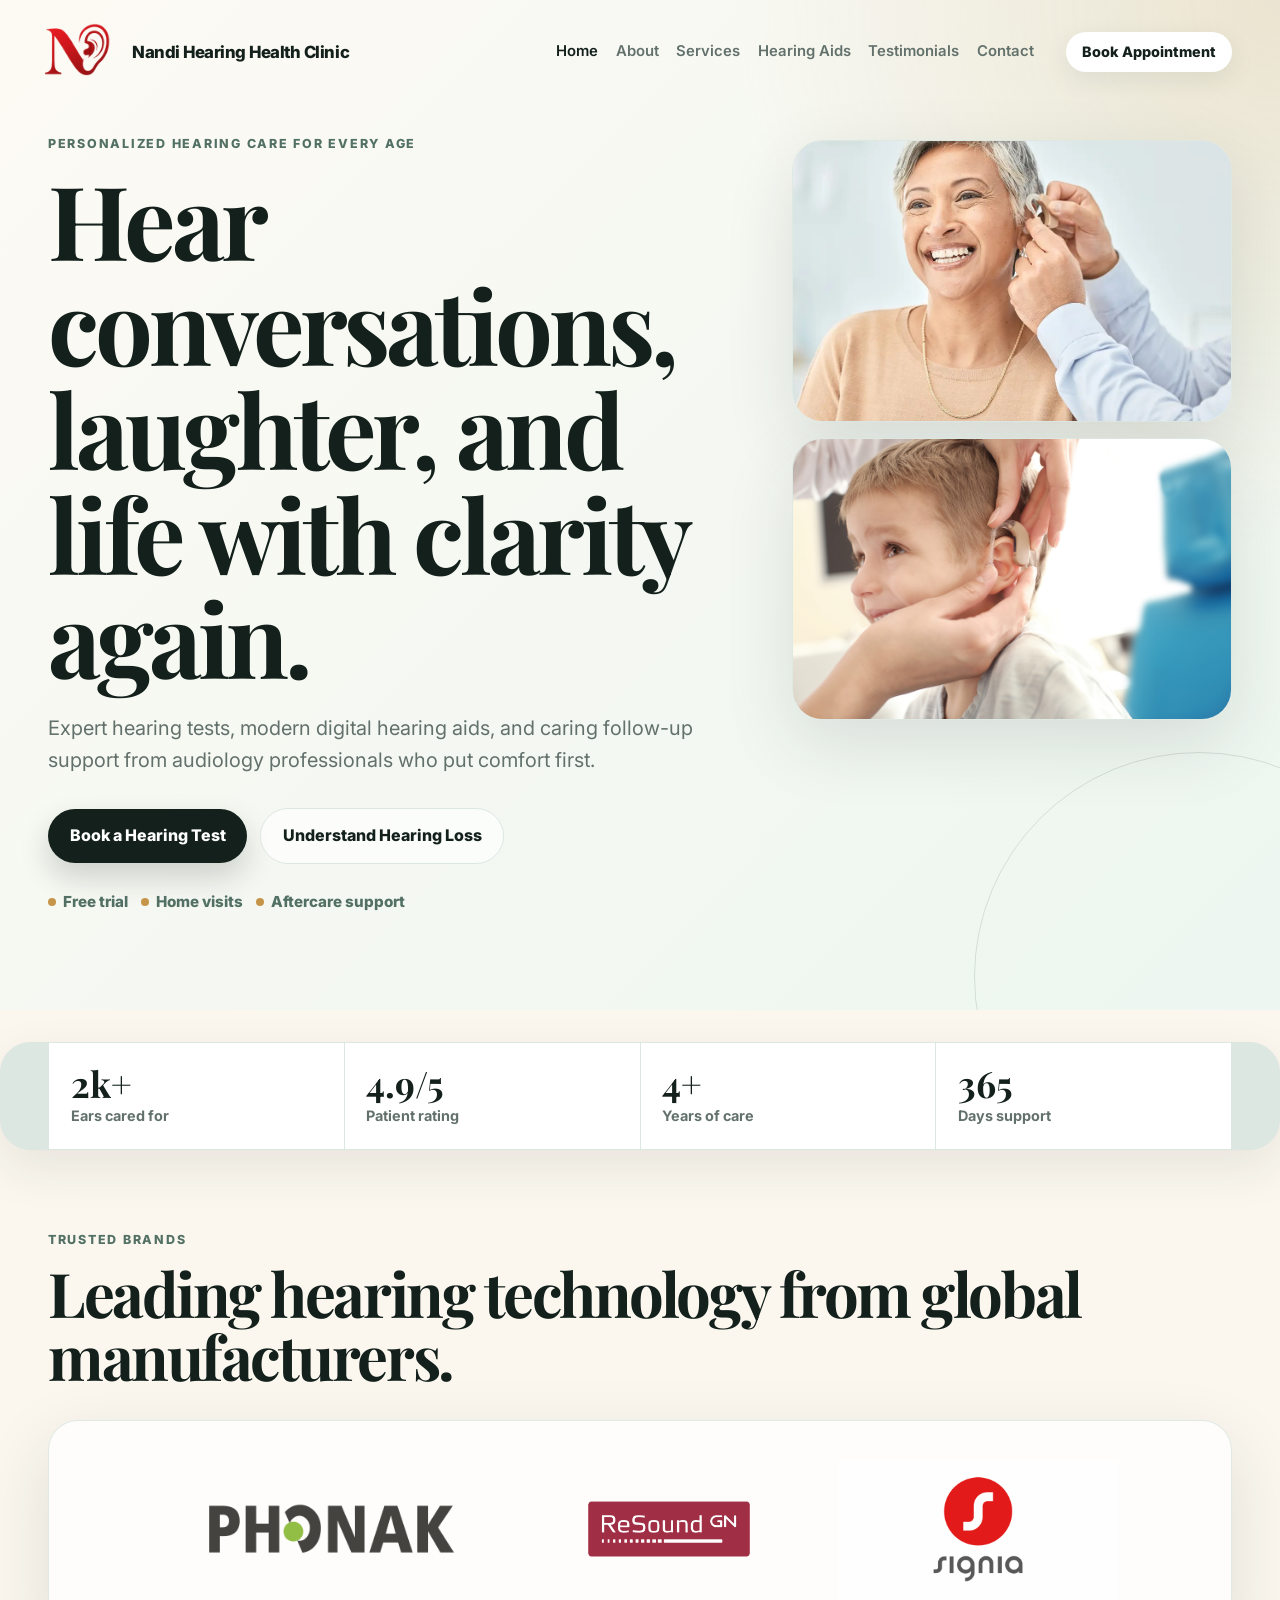
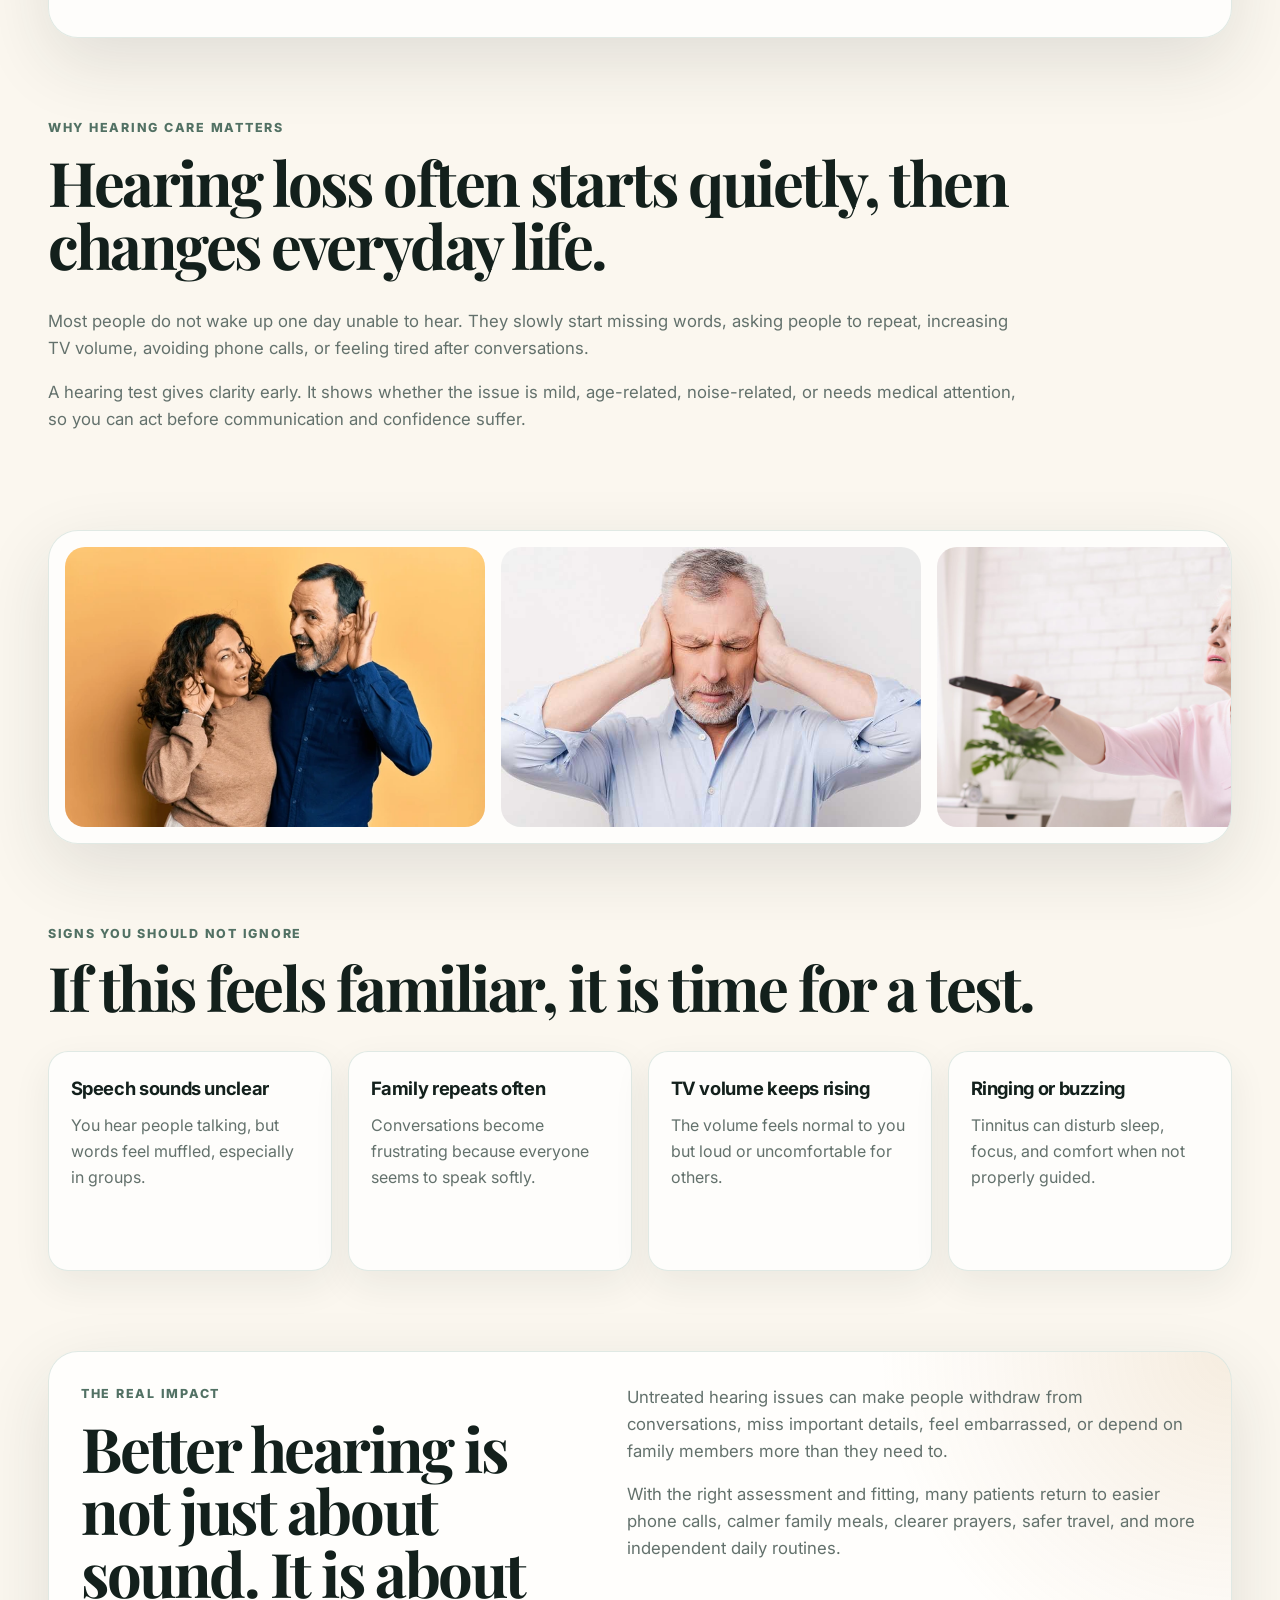
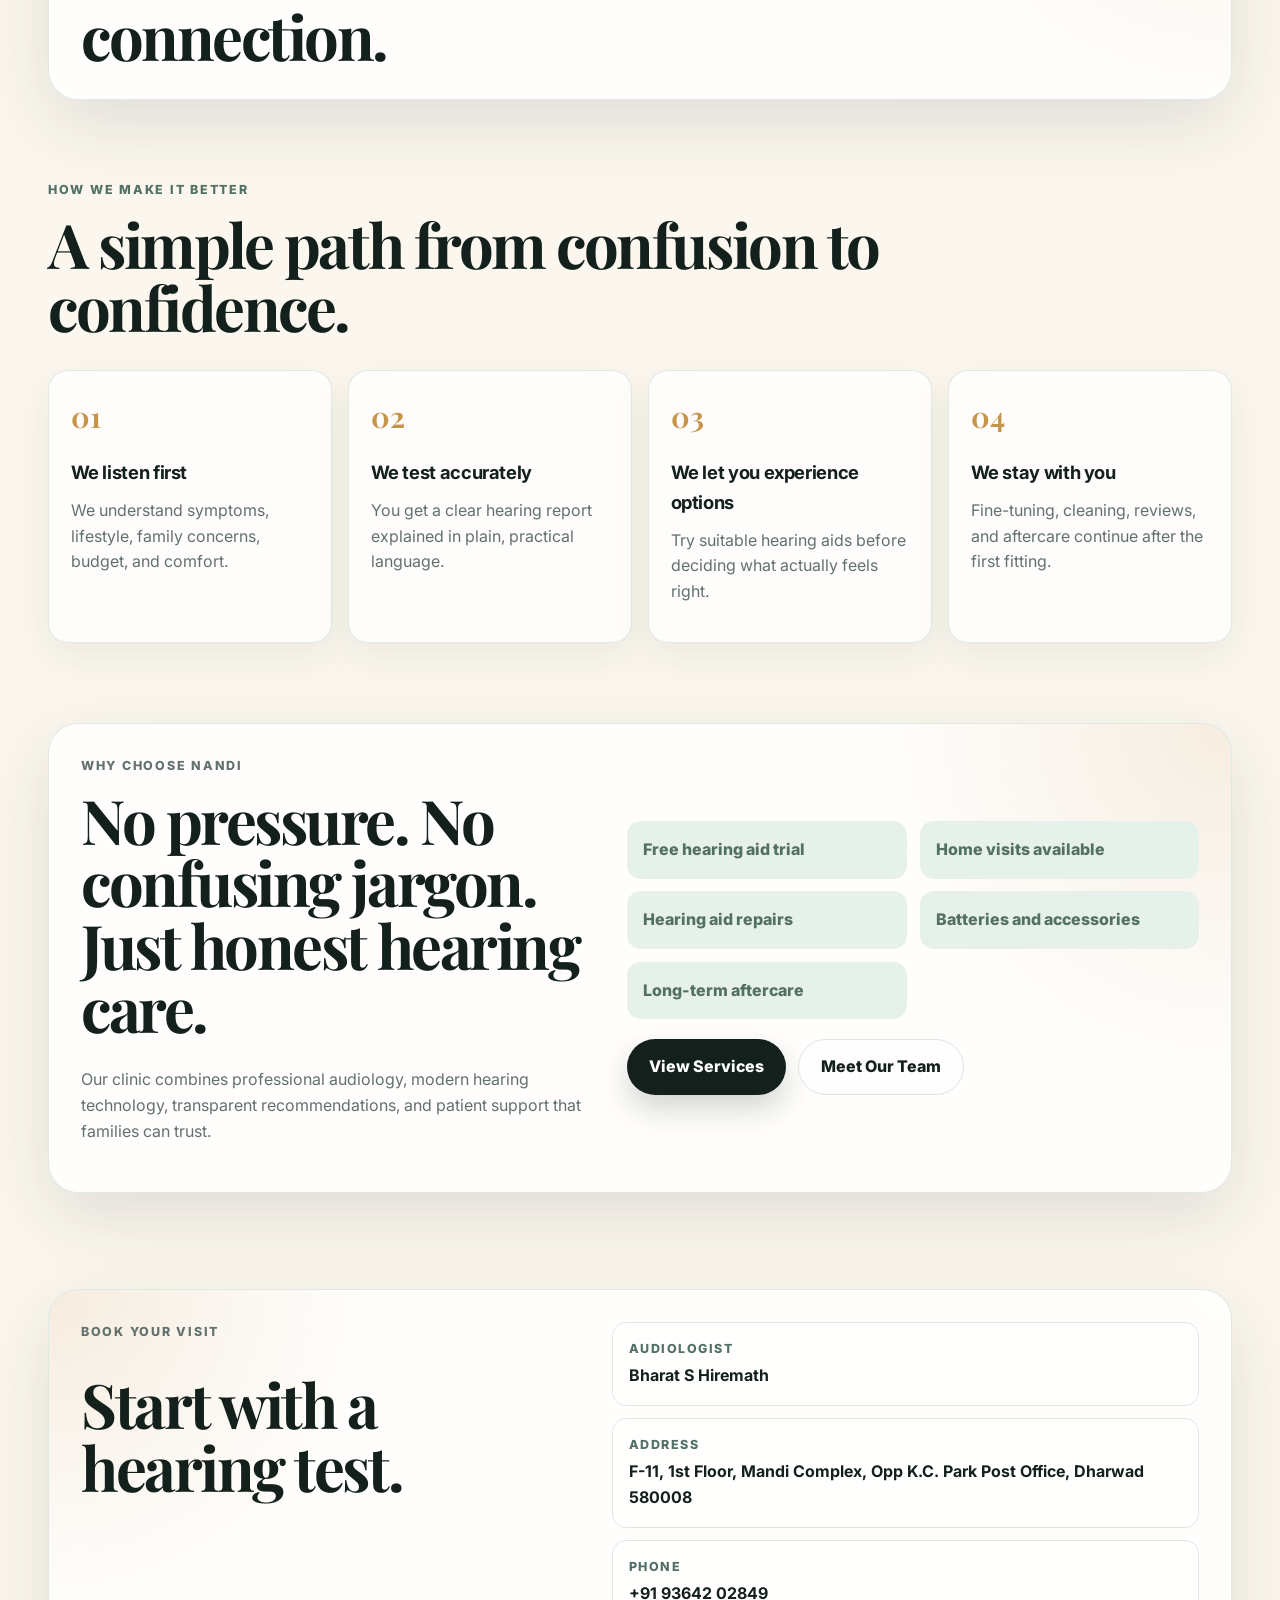
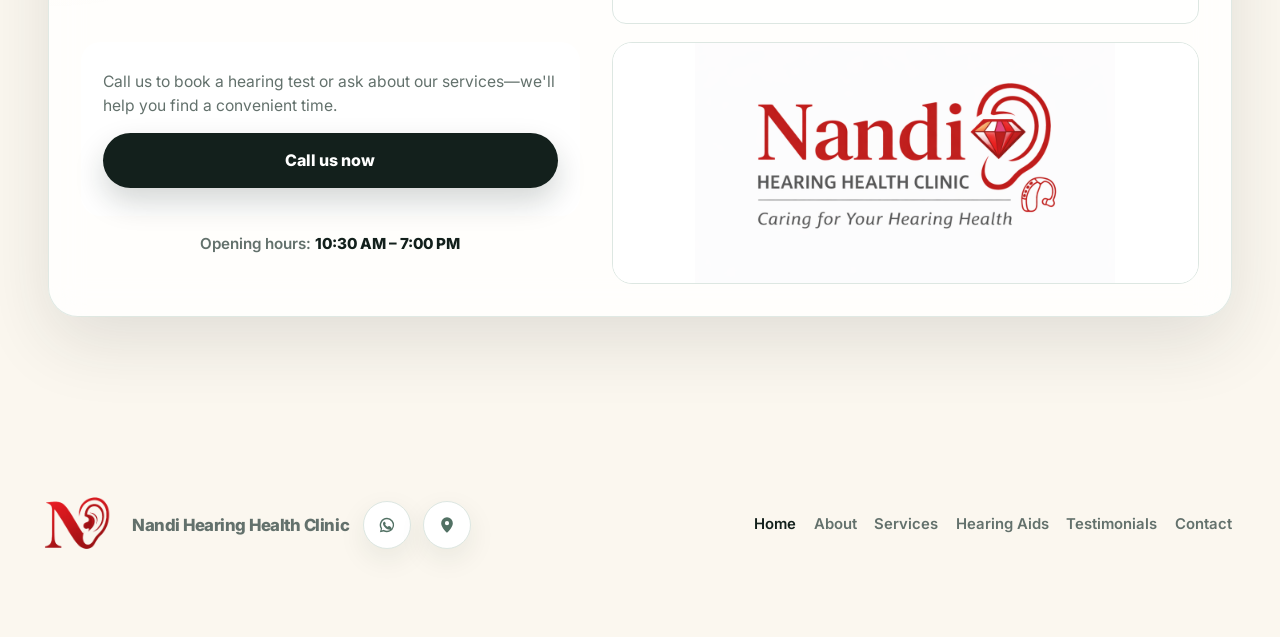
==== commit ca431f4c: "Update images and logo sizes" ====
--- a/index.html
+++ b/index.html
@@ -6,13 +6,13 @@
   <meta name="viewport" content="width=device-width, initial-scale=1.0" />
   <meta name="description"
     content="Minimal, elegant hearing clinic landing page offering hearing tests, hearing aids, tinnitus support, and home visits." />
-  <title>Nandi Hearing Health Clinic | Hear Life Clearly</title>
+  <title>Nandi Hearing Health Clinic | Caring for your Hearing Health</title>
   <link rel="preconnect" href="https://fonts.googleapis.com" />
   <link rel="preconnect" href="https://fonts.gstatic.com" crossorigin />
   <link
     href="https://fonts.googleapis.com/css2?family=Inter:wght@400;500;600;700;800&family=Playfair+Display:wght@600;700&display=swap"
     rel="stylesheet" />
-  <link rel="stylesheet" href="styles.css?v=contact-icons-center-1" />
+  <link rel="stylesheet" href="styles.css?v=page-photos-1" />
   <link rel="icon" href="photos/logo/logo.png" type="image/png" />
 </head>
 
@@ -20,7 +20,7 @@
   <header class="site-header" id="home">
     <nav class="nav section" aria-label="Primary navigation">
       <a class="brand" href="index.html" aria-label="Nandi Hearing Health Clinic home">
-        <img class="brand-mark" src="photos/logo/logo.png" alt="" width="44" height="44" />
+        <img class="brand-mark" src="photos/logo/logo.png" alt="" width="120" height="120" />
         <span>Nandi Hearing Health Clinic</span>
       </a>
       <button class="nav-toggle" type="button" aria-expanded="false" aria-controls="site-nav" aria-label="Open menu">
@@ -60,10 +60,10 @@
 
       <div class="hero-aside" aria-label="Clinic photos">
         <figure class="hero-media">
-          <img src="photos/hearing/Hearing.jpg" alt="Hearing care consultation" decoding="async" />
+          <img src="photos/home/Hearing.jpg" alt="Hearing care consultation" decoding="async" />
         </figure>
         <figure class="hero-media">
-          <img src="photos/hearing/web-shutterstock_1069608050.jpg" alt="People enjoying clear conversation"
+          <img src="photos/home/web-shutterstock_1069608050.jpg" alt="People enjoying clear conversation"
             decoding="async" />
         </figure>
       </div>
@@ -96,9 +96,9 @@
         <h2>Leading hearing technology from global manufacturers.</h2>
       </div>
       <div class="brand-strip">
-        <img src="photos/brands/Phonak_Logo.png" alt="Phonak" width="160" height="52" loading="lazy" />
-        <img src="photos/brands/ReSound-Logo.png" alt="ReSound" width="160" height="52" loading="lazy" />
-        <img src="photos/brands/signia_logo.jpeg" alt="Signia" width="160" height="52" loading="lazy" />
+        <img src="photos/brands/Phonak_Logo.png" alt="Phonak" width="280" height="91" loading="lazy" />
+        <img src="photos/brands/ReSound-Logo.png" alt="ReSound" width="280" height="91" loading="lazy" />
+        <img src="photos/brands/signia_logo.jpeg" alt="Signia" width="280" height="91" loading="lazy" />
       </div>
     </section>
 
@@ -124,17 +124,18 @@
     <section class="section page-section">
       <div class="auto-carousel" aria-label="Hearing care photo carousel">
         <div class="auto-carousel-track">
-          <img src="photos/hearing/RS_EQ_key-visual-cafe_wide.jpg.jpeg"
-            alt="People talking clearly in a cafe setting" />
-          <img src="photos/hearing/Screenshot 2026-03-10 001415.jpg.jpeg" alt="Hearing care lifestyle moment" />
-          <img src="photos/hearing/Screenshot 2026-03-10 001927.jpg.jpeg" alt="Hearing support in daily life" />
-          <img src="photos/hearing/Screenshot 2026-03-10 002203.jpg.jpeg" alt="Conversation and hearing clarity" />
-          <img src="photos/hearing/Screenshot 2026-03-10 002303.jpg.jpeg" alt="Better hearing in everyday moments" />
-          <img src="photos/hearing/RS_EQ_key-visual-cafe_wide.jpg.jpeg" alt="" aria-hidden="true" />
-          <img src="photos/hearing/Screenshot 2026-03-10 001415.jpg.jpeg" alt="" aria-hidden="true" />
-          <img src="photos/hearing/Screenshot 2026-03-10 001927.jpg.jpeg" alt="" aria-hidden="true" />
-          <img src="photos/hearing/Screenshot 2026-03-10 002203.jpg.jpeg" alt="" aria-hidden="true" />
-          <img src="photos/hearing/Screenshot 2026-03-10 002303.jpg.jpeg" alt="" aria-hidden="true" />
+          <img src="photos/home/middle-age-hispanic-couple-wearing-600nw-2048239436.webp"
+            alt="Couple wearing hearing aids together" />
+          <img src="photos/home/man-with-hearing-sensitivity.jpg" alt="Person experiencing hearing sensitivity" />
+          <img src="photos/home/TV-with-loud-volume-768x513s.jpg" alt="Television volume turned up too high" />
+          <img src="photos/home/ringing%20voice.jpg" alt="Ringing or buzzing in the ears" />
+          <img src="photos/home/360_F_343752658_lj6zbcYojlyU7h8uSBCTQdkk91PBKsbv.jpg"
+            alt="Hearing health and awareness" />
+          <img src="photos/home/middle-age-hispanic-couple-wearing-600nw-2048239436.webp" alt="" aria-hidden="true" />
+          <img src="photos/home/man-with-hearing-sensitivity.jpg" alt="" aria-hidden="true" />
+          <img src="photos/home/TV-with-loud-volume-768x513s.jpg" alt="" aria-hidden="true" />
+          <img src="photos/home/ringing%20voice.jpg" alt="" aria-hidden="true" />
+          <img src="photos/home/360_F_343752658_lj6zbcYojlyU7h8uSBCTQdkk91PBKsbv.jpg" alt="" aria-hidden="true" />
         </div>
       </div>
     </section>
@@ -269,21 +270,7 @@
             </p>
             <a class="button button-primary contact-call-cta__btn" href="tel:+919364202849">Call us now</a>
           </div>
-          <div class="contact-details icon-links" aria-label="Clinic quick links">
-            <a href="https://wa.me/919364202849" target="_blank" rel="noreferrer" aria-label="WhatsApp">
-              <svg viewBox="0 0 24 24" aria-hidden="true">
-                <path
-                  d="M12 3.2A8.7 8.7 0 0 0 4.6 16.5L3.5 20.8l4.4-1.1A8.7 8.7 0 1 0 12 3.2Zm0 15.8a7 7 0 0 1-3.6-1l-.3-.2-2.6.7.7-2.5-.2-.3A7 7 0 1 1 12 19Zm4-5.2c-.2-.1-1.3-.7-1.5-.7s-.3-.1-.5.1-.6.7-.7.9-.3.2-.5.1a5.8 5.8 0 0 1-2.9-2.5c-.2-.3 0-.4.1-.6l.4-.5c.1-.2.1-.3 0-.5l-.7-1.6c-.2-.4-.3-.4-.5-.4h-.4c-.2 0-.5.1-.7.3-.3.3-.9.9-.9 2.1s.9 2.4 1 2.6c.1.2 1.8 2.8 4.4 3.9.6.3 1.1.4 1.5.5.6.2 1.2.1 1.6.1.5-.1 1.3-.5 1.5-1.1.2-.5.2-1 .1-1.1 0-.2-.2-.2-.4-.3Z" />
-              </svg>
-            </a>
-            <a href="https://www.google.com/search?sca_esv=329b636961daedd2&amp;sxsrf=ANbL-n7UEyuGPYiP8LibcN6B_UWHxGf1Eg:1778841564408&amp;q=Nandi+Hearing+Health+Clinic&amp;si=AL3DRZGNtcdgKOqVhotcr-UG2kkYpwR2WO4qu3O00NmpwBmLnYh-MBgK6r3JSb_7pPasdNBf3IpiQdnf6ZTWlhOPQF0CysIoCIsLLjvF9m_OcBkJsQEiHB6d9CXgu1tKIDxrBu3wslUM&amp;sa=X&amp;sqi=2&amp;ved=2ahUKEwjIqrucjbuUAxV6LBAIHUN8BsAQ_coHegQINBAB&amp;biw=1646&amp;bih=860&amp;dpr=1.75"
-              target="_blank" rel="noreferrer" aria-label="View address and phone on Google">
-              <svg viewBox="0 0 24 24" aria-hidden="true">
-                <path
-                  d="M12 2.8a7 7 0 0 0-7 7c0 5.3 7 11.4 7 11.4s7-6.1 7-11.4a7 7 0 0 0-7-7Zm0 9.5a2.5 2.5 0 1 1 0-5 2.5 2.5 0 0 1 0 5Z" />
-              </svg>
-            </a>
-          </div>
+          <p class="contact-hours">Opening hours: <strong>10:30 AM – 7:00 PM</strong></p>
         </div>
         <div class="contact-photo">
           <img src="photos/logo/poster.webp" alt="Nandi Hearing Health Clinic hearing care poster" width="480"
@@ -294,20 +281,33 @@
   </main>
 
   <footer class="footer">
-    <a class="brand" href="index.html">
-      <img class="brand-mark" src="photos/logo/logo.png" alt="" width="44" height="44" />
-      <span>Nandi Hearing Health Clinic</span>
-    </a>
-    <p>Better hearing, thoughtfully fitted.</p>
+    <div class="footer-brand">
+      <a class="brand" href="index.html">
+        <img class="brand-mark" src="photos/logo/logo.png" alt="" width="120" height="120" />
+        <span>Nandi Hearing Health Clinic</span>
+      </a>
+      <div class="footer-brand-icons icon-links" aria-label="Contact us">
+        <a href="https://wa.me/919364202849" target="_blank" rel="noreferrer" aria-label="WhatsApp">
+          <svg viewBox="0 0 24 24" aria-hidden="true">
+            <path
+              d="M12 3.2A8.7 8.7 0 0 0 4.6 16.5L3.5 20.8l4.4-1.1A8.7 8.7 0 1 0 12 3.2Zm0 15.8a7 7 0 0 1-3.6-1l-.3-.2-2.6.7.7-2.5-.2-.3A7 7 0 1 1 12 19Zm4-5.2c-.2-.1-1.3-.7-1.5-.7s-.3-.1-.5.1-.6.7-.7.9-.3.2-.5.1a5.8 5.8 0 0 1-2.9-2.5c-.2-.3 0-.4.1-.6l.4-.5c.1-.2.1-.3 0-.5l-.7-1.6c-.2-.4-.3-.4-.5-.4h-.4c-.2 0-.5.1-.7.3-.3.3-.9.9-.9 2.1s.9 2.4 1 2.6c.1.2 1.8 2.8 4.4 3.9.6.3 1.1.4 1.5.5.6.2 1.2.1 1.6.1.5-.1 1.3-.5 1.5-1.1.2-.5.2-1 .1-1.1 0-.2-.2-.2-.4-.3Z" />
+          </svg>
+        </a>
+        <a href="https://www.google.com/search?sca_esv=329b636961daedd2&amp;sxsrf=ANbL-n7UEyuGPYiP8LibcN6B_UWHxGf1Eg:1778841564408&amp;q=Nandi+Hearing+Health+Clinic&amp;si=AL3DRZGNtcdgKOqVhotcr-UG2kkYpwR2WO4qu3O00NmpwBmLnYh-MBgK6r3JSb_7pPasdNBf3IpiQdnf6ZTWlhOPQF0CysIoCIsLLjvF9m_OcBkJsQEiHB6d9CXgu1tKIDxrBu3wslUM&amp;sa=X&amp;sqi=2&amp;ved=2ahUKEwjIqrucjbuUAxV6LBAIHUN8BsAQ_coHegQINBAB&amp;biw=1646&amp;bih=860&amp;dpr=1.75"
+          target="_blank" rel="noreferrer" aria-label="View location on Google">
+          <svg viewBox="0 0 24 24" aria-hidden="true">
+            <path
+              d="M12 2.8a7 7 0 0 0-7 7c0 5.3 7 11.4 7 11.4s7-6.1 7-11.4a7 7 0 0 0-7-7Zm0 9.5a2.5 2.5 0 1 1 0-5 2.5 2.5 0 0 1 0 5Z" />
+          </svg>
+        </a>
+      </div>
+    </div>
     <div class="footer-links">
+      <a class="active" href="index.html">Home</a>
       <a href="about.html">About</a>
       <a href="services.html">Services</a>
       <a href="hearing-aids.html">Hearing Aids</a>
-      <a href="https://wa.me/919364202849" target="_blank" rel="noreferrer">WhatsApp</a>
-      <a href="https://www.google.com/search?sca_esv=329b636961daedd2&amp;sxsrf=ANbL-n7UEyuGPYiP8LibcN6B_UWHxGf1Eg:1778841564408&amp;q=Nandi+Hearing+Health+Clinic&amp;si=AL3DRZGNtcdgKOqVhotcr-UG2kkYpwR2WO4qu3O00NmpwBmLnYh-MBgK6r3JSb_7pPasdNBf3IpiQdnf6ZTWlhOPQF0CysIoCIsLLjvF9m_OcBkJsQEiHB6d9CXgu1tKIDxrBu3wslUM&amp;sa=X&amp;sqi=2&amp;ved=2ahUKEwjIqrucjbuUAxV6LBAIHUN8BsAQ_coHegQINBAB&amp;biw=1646&amp;bih=860&amp;dpr=1.75"
-        target="_blank" rel="noreferrer">
-        Google
-      </a>
+      <a href="testimonials.html">Testimonials</a>
       <a href="contact.html">Contact</a>
     </div>
   </footer>
--- a/styles.css
+++ b/styles.css
@@ -56,6 +56,7 @@
 .site-header {
   position: relative;
   overflow: hidden;
+  padding-top: 0;
   background:
     radial-gradient(circle at top right, rgba(199, 149, 74, 0.2), transparent 34rem),
     linear-gradient(135deg, #fdfaf4 0%, #edf6f0 100%);
@@ -64,9 +65,28 @@
 .page-header {
   position: relative;
   overflow: hidden;
+  padding-top: 0;
   background:
     radial-gradient(circle at top left, rgba(199, 149, 74, 0.16), transparent 28rem),
     linear-gradient(135deg, #fdfaf4 0%, #edf6f0 100%);
+}
+
+.site-header>.nav,
+.page-header>.nav {
+  margin-top: -1.75rem;
+  padding-top: 0;
+  padding-bottom: 1.75rem;
+}
+
+.site-header>.hero,
+.page-header>.page-hero {
+  margin-top: -1.25rem;
+  padding-top: 0;
+}
+
+.site-header .hero-content,
+.page-header .page-hero>.eyebrow:first-child {
+  margin-top: -0.35rem;
 }
 
 .site-header::after {
@@ -101,8 +121,8 @@
   max-width: var(--page-max);
   margin-right: auto;
   margin-left: auto;
-  padding-top: 1.25rem;
-  padding-bottom: 1.25rem;
+  padding-top: 0;
+  padding-bottom: 0;
   padding-right: var(--gutter);
   padding-left: var(--gutter);
 }
@@ -173,10 +193,54 @@
   object-fit: contain;
 }
 
+.nav .brand-mark {
+  width: 10rem;
+  height: 10rem;
+}
+
+.nav .brand {
+  min-height: 0;
+  gap: 0;
+  margin-left: -3.25rem;
+}
+
+.nav .brand > span {
+  margin-left: -1.5rem;
+}
+
+.footer .brand-mark {
+  width: 10rem;
+  height: 10rem;
+}
+
+.footer-brand {
+  display: flex;
+  align-items: center;
+  gap: 0.85rem;
+  flex-wrap: wrap;
+  margin-left: -3.25rem;
+}
+
+.footer .footer-brand .brand {
+  gap: 0;
+  margin-left: 0;
+  min-height: 0;
+}
+
+.footer .brand > span {
+  margin-left: -1.5rem;
+}
+
+.footer-brand-icons {
+  flex-shrink: 0;
+}
+
 .nav-links {
   display: flex;
   align-items: center;
-  gap: clamp(0.8rem, 1.8vw, 1.35rem);
+  gap: clamp(0.65rem, 1.4vw, 1.1rem);
+  margin-left: auto;
+  margin-right: 0.5rem;
   color: var(--muted);
   font-size: 0.93rem;
   font-weight: 600;
@@ -212,7 +276,8 @@
 }
 
 .nav-cta {
-  padding: 0.75rem 1.1rem;
+  min-height: 2.5rem;
+  padding: 0.5rem 1rem;
   background: var(--white);
   box-shadow: 0 8px 26px rgba(30, 45, 40, 0.08);
   font-size: 0.9rem;
@@ -262,9 +327,9 @@
   z-index: 1;
   display: grid;
   grid-template-columns: minmax(0, 1fr) minmax(320px, 440px);
-  gap: 2.5rem;
+  gap: 1.25rem;
   align-items: start;
-  padding-top: 5.5rem;
+  padding-top: 0;
   padding-bottom: 6rem;
 }
 
@@ -323,7 +388,7 @@
 }
 
 .page-hero {
-  padding-top: 5rem;
+  padding-top: 0;
   padding-bottom: 5.5rem;
 }
 
@@ -706,10 +771,11 @@
   box-shadow: var(--shadow);
 }
 
-.brand-strip img {
+.brands-section .brand-strip img {
   width: auto;
-  max-width: 230px;
-  max-height: 86px;
+  height: 140px;
+  max-width: none;
+  max-height: none;
   object-fit: contain;
   filter: grayscale(0.15);
   opacity: 0.92;
@@ -723,6 +789,10 @@
   box-shadow: var(--shadow);
 }
 
+.auto-carousel:has(+ .service-grid) {
+  margin-bottom: 2.5rem;
+}
+
 .auto-carousel-track {
   display: flex;
   width: max-content;
@@ -847,6 +917,7 @@
   color: var(--ink);
   font-weight: 800;
 }
+
 
 .contact {
   padding-top: 6rem;
@@ -876,7 +947,7 @@
   min-width: 0;
 }
 
-.contact-panel > .clinic-info {
+.contact-panel>.clinic-info {
   grid-column: 2;
   grid-row: 1;
   margin-top: 0;
@@ -891,7 +962,7 @@
   min-width: 0;
 }
 
-.contact-panel > .contact-photo {
+.contact-panel>.contact-photo {
   grid-column: 2;
   grid-row: 2;
   margin-top: 0;
@@ -914,8 +985,17 @@
   margin-top: 0;
 }
 
-.contact-panel__cta-stack .icon-links {
-  justify-content: center;
+.contact-hours {
+  margin: 0;
+  color: var(--muted);
+  font-size: 0.95rem;
+  font-weight: 600;
+  text-align: center;
+}
+
+.contact-hours strong {
+  color: var(--ink);
+  font-weight: 800;
 }
 
 .contact-details {
@@ -1276,6 +1356,7 @@
 
 .footer {
   display: flex;
+  flex-wrap: wrap;
   align-items: center;
   justify-content: space-between;
   gap: 1rem;
@@ -1295,8 +1376,19 @@
 .footer-links {
   display: flex;
   flex-wrap: wrap;
-  gap: 1rem;
-  font-weight: 800;
+  gap: clamp(0.8rem, 1.4vw, 1.1rem);
+  font-size: 0.93rem;
+  font-weight: 600;
+}
+
+.footer-links a {
+  color: var(--muted);
+  transition: color 180ms ease;
+}
+
+.footer-links a:hover,
+.footer-links a.active {
+  color: var(--ink);
 }
 
 @media (max-width: 980px) {
@@ -1313,6 +1405,8 @@
     display: none;
     order: 3;
     width: 100%;
+    margin-left: 0;
+    margin-right: 0;
     flex-direction: column;
     gap: 0.15rem;
     padding: 0.5rem;
@@ -1348,16 +1442,16 @@
   }
 
   .contact-panel__lead,
-  .contact-panel > .clinic-info,
+  .contact-panel>.clinic-info,
   .contact-panel__cta-stack,
-  .contact-panel > .contact-photo {
+  .contact-panel>.contact-photo {
     grid-column: 1;
     grid-row: auto;
   }
 
   .hero {
-    gap: 2rem;
-    padding-top: 4rem;
+    gap: 1rem;
+    padding-top: 0;
   }
 
   .stats {
@@ -1390,12 +1484,12 @@
   }
 
   .hero {
-    padding-top: 3.2rem;
+    padding-top: 0;
     padding-bottom: 5rem;
   }
 
   .page-hero {
-    padding-top: 3.2rem;
+    padding-top: 0;
     padding-bottom: 4rem;
   }
 
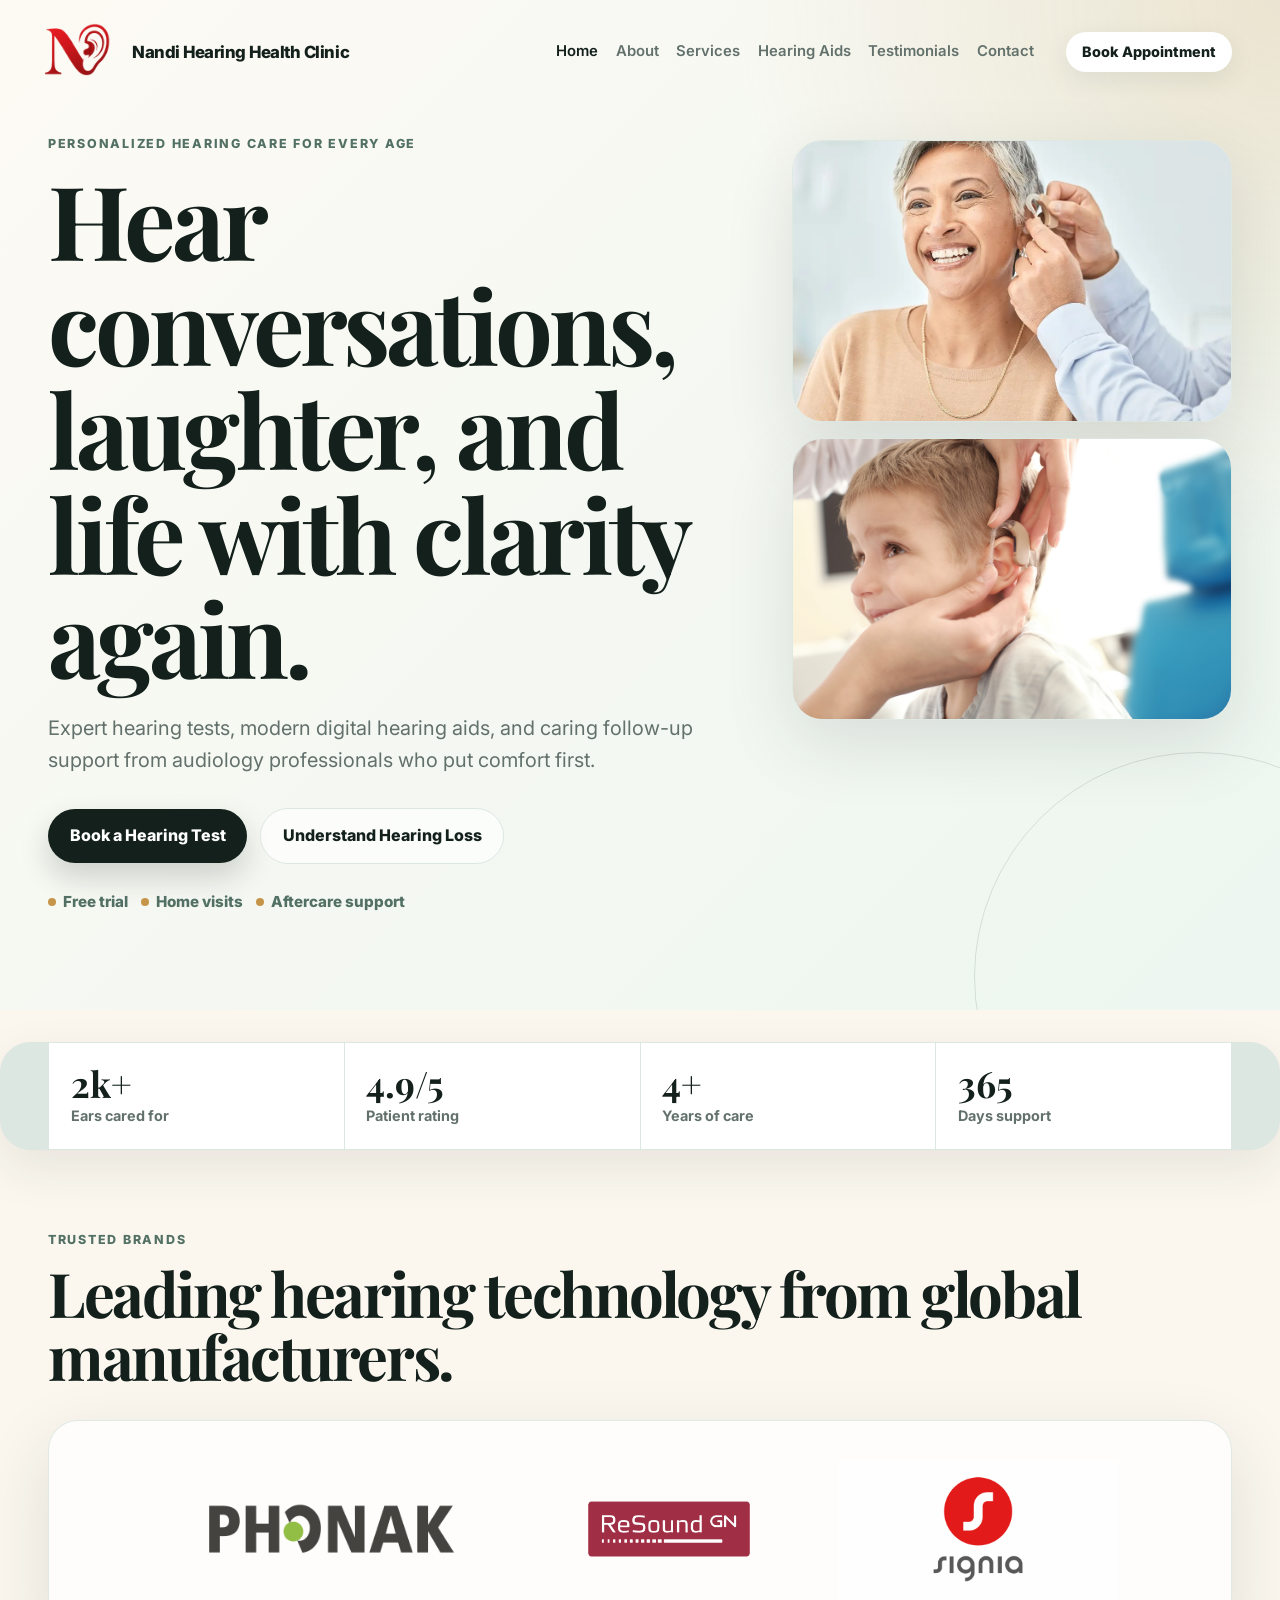
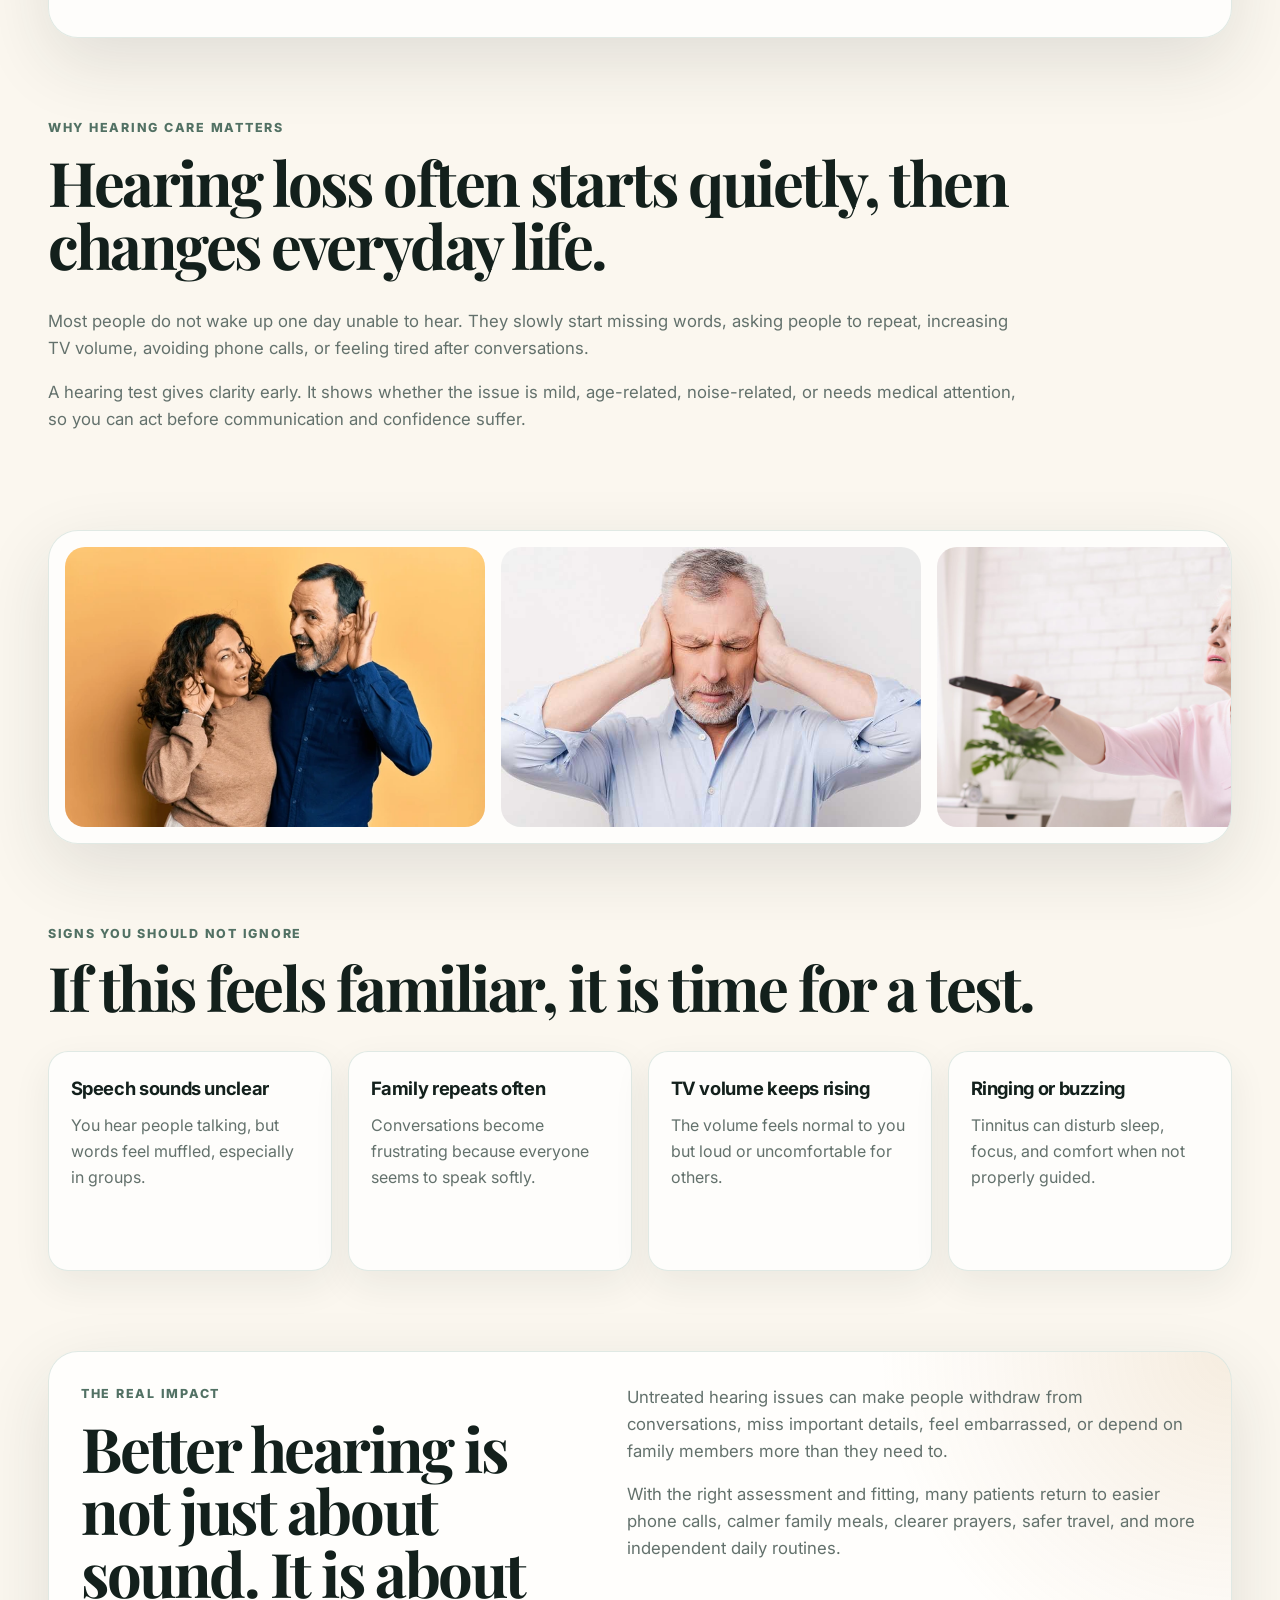
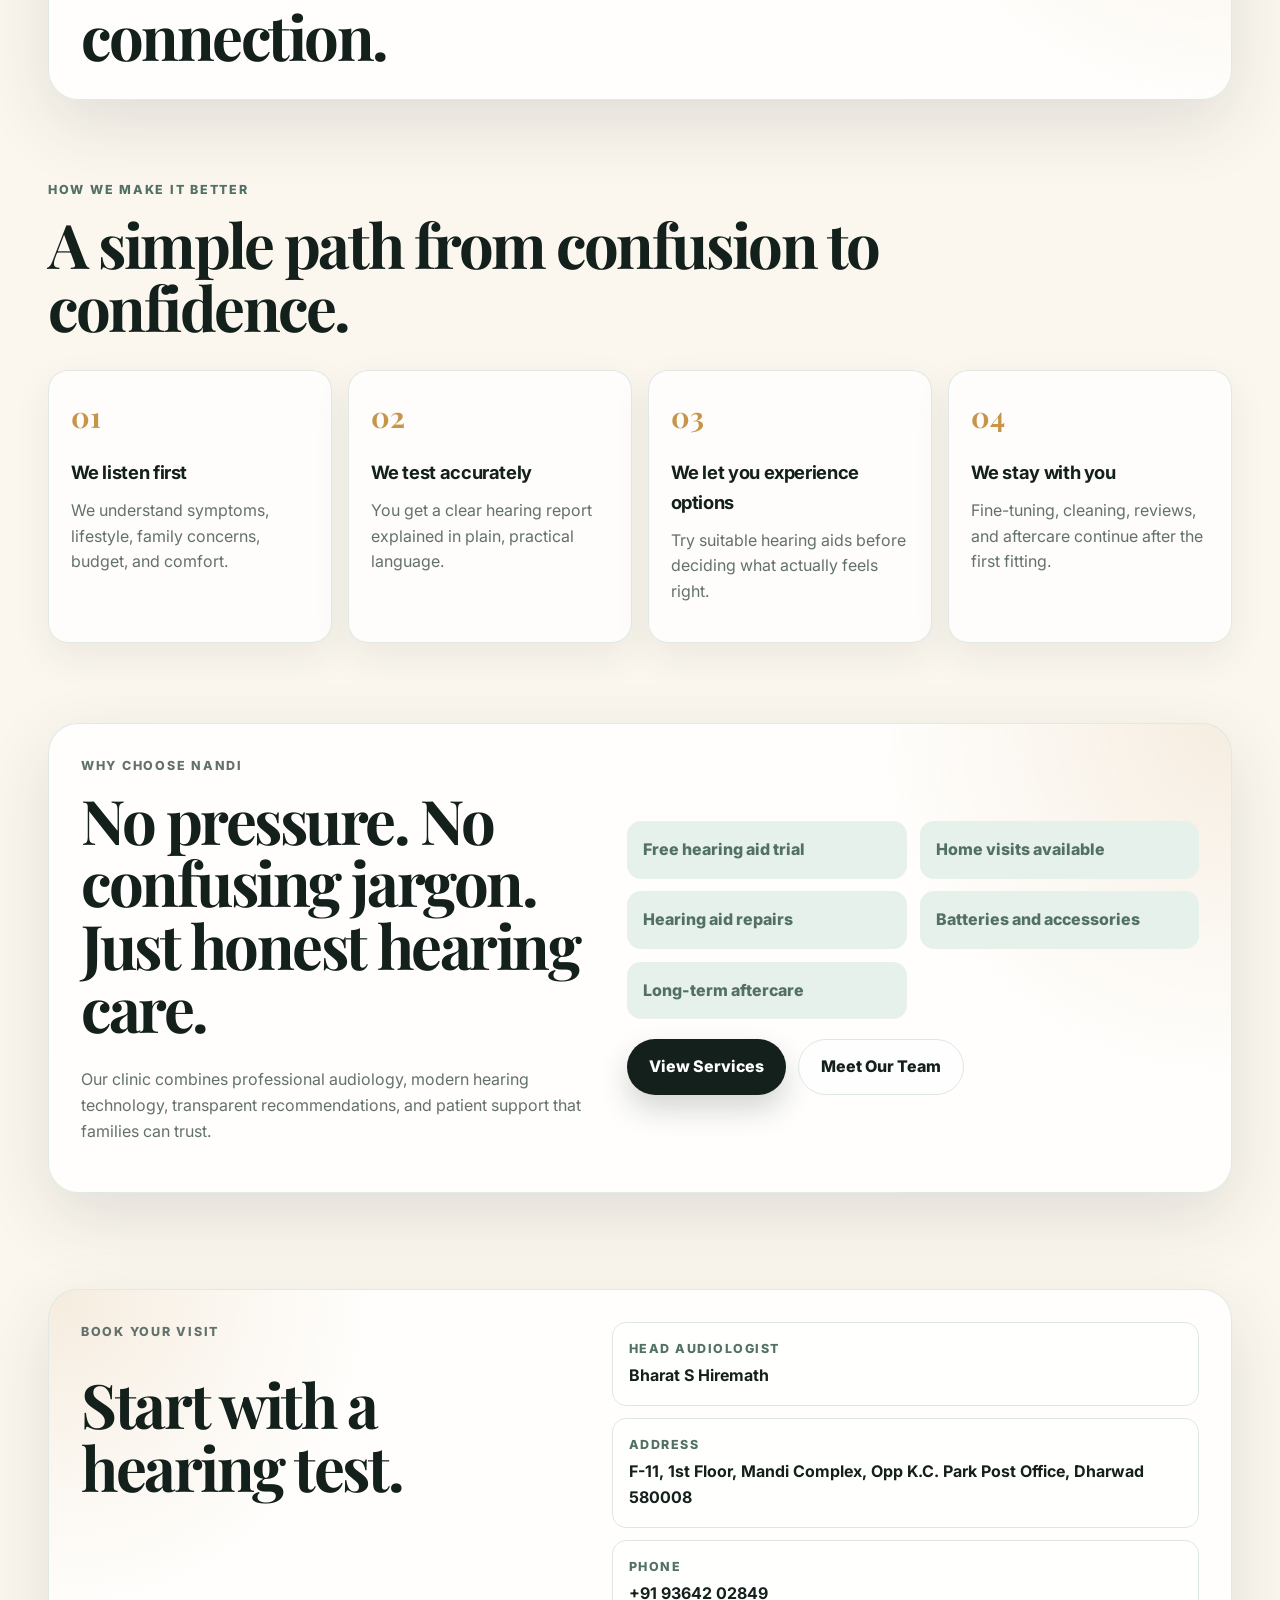
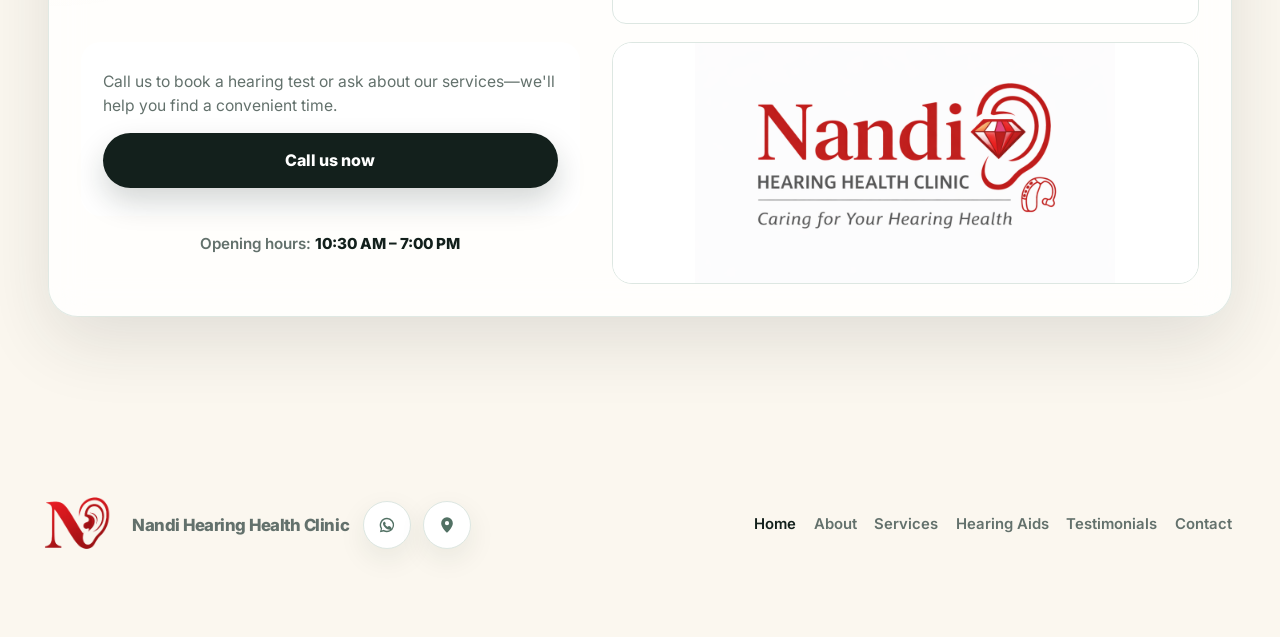
==== commit 539b5441: "Update audiologist title and enhance profile description; standardize stylesheet versioning across a" ====
--- a/index.html
+++ b/index.html
@@ -12,7 +12,7 @@
   <link
     href="https://fonts.googleapis.com/css2?family=Inter:wght@400;500;600;700;800&family=Playfair+Display:wght@600;700&display=swap"
     rel="stylesheet" />
-  <link rel="stylesheet" href="styles.css?v=page-photos-1" />
+  <link rel="stylesheet" href="styles.css?v=responsive-1" />
   <link rel="icon" href="photos/logo/logo.png" type="image/png" />
 </head>
 
@@ -251,7 +251,7 @@
         </div>
         <div class="clinic-info">
           <div>
-            <span>Audiologist</span>
+            <span>Head Audiologist</span>
             <strong>Bharat S Hiremath</strong>
           </div>
           <div>
--- a/styles.css
+++ b/styles.css
@@ -204,7 +204,7 @@
   margin-left: -3.25rem;
 }
 
-.nav .brand > span {
+.nav .brand>span {
   margin-left: -1.5rem;
 }
 
@@ -218,6 +218,7 @@
   align-items: center;
   gap: 0.85rem;
   flex-wrap: wrap;
+  min-width: 0;
   margin-left: -3.25rem;
 }
 
@@ -227,7 +228,7 @@
   min-height: 0;
 }
 
-.footer .brand > span {
+.footer .brand>span {
   margin-left: -1.5rem;
 }
 
@@ -428,9 +429,12 @@
 }
 
 h1 {
-  max-width: none;
+  max-width: 100%;
   margin-bottom: 1.4rem;
   font-size: clamp(3.2rem, 8vw, 6.75rem);
+  overflow-wrap: normal;
+  word-break: normal;
+  hyphens: none;
 }
 
 h2 {
@@ -1476,6 +1480,26 @@
   .photo-gallery-row {
     grid-template-columns: 1fr;
   }
+
+  .footer-brand {
+    width: 100%;
+    margin-left: -1rem;
+    justify-content: space-between;
+  }
+
+  .footer .footer-brand .brand {
+    margin-left: -0.5rem;
+  }
+
+  .footer .brand>span {
+    margin-left: 0;
+    white-space: normal;
+  }
+
+  .footer .brand-mark {
+    width: 5rem;
+    height: 5rem;
+  }
 }
 
 @media (max-width: 680px) {
@@ -1494,7 +1518,8 @@
   }
 
   h1 {
-    font-size: clamp(2.8rem, 17vw, 4.2rem);
+    font-size: clamp(1.75rem, 4.8vw + 0.65rem, 2.35rem);
+    line-height: 1.12;
   }
 
   .hero-actions .button {
@@ -1542,4 +1567,31 @@
     flex-direction: column;
     align-items: flex-start;
   }
+
+  .footer-brand {
+    margin-left: -0.5rem;
+  }
+
+  .footer .brand-mark {
+    width: 3.5rem;
+    height: 3.5rem;
+  }
+
+  .footer-brand-icons {
+    flex-shrink: 0;
+    margin-left: auto;
+  }
+}
+
+@media (max-width: 980px) {
+  .hero-content h1 {
+    font-size: clamp(1.85rem, 5vw + 0.75rem, 2.75rem);
+    line-height: 1.12;
+    letter-spacing: -0.03em;
+  }
+
+  .page-hero h1 {
+    font-size: clamp(1.85rem, 5vw + 0.75rem, 2.75rem);
+    line-height: 1.12;
+  }
 }
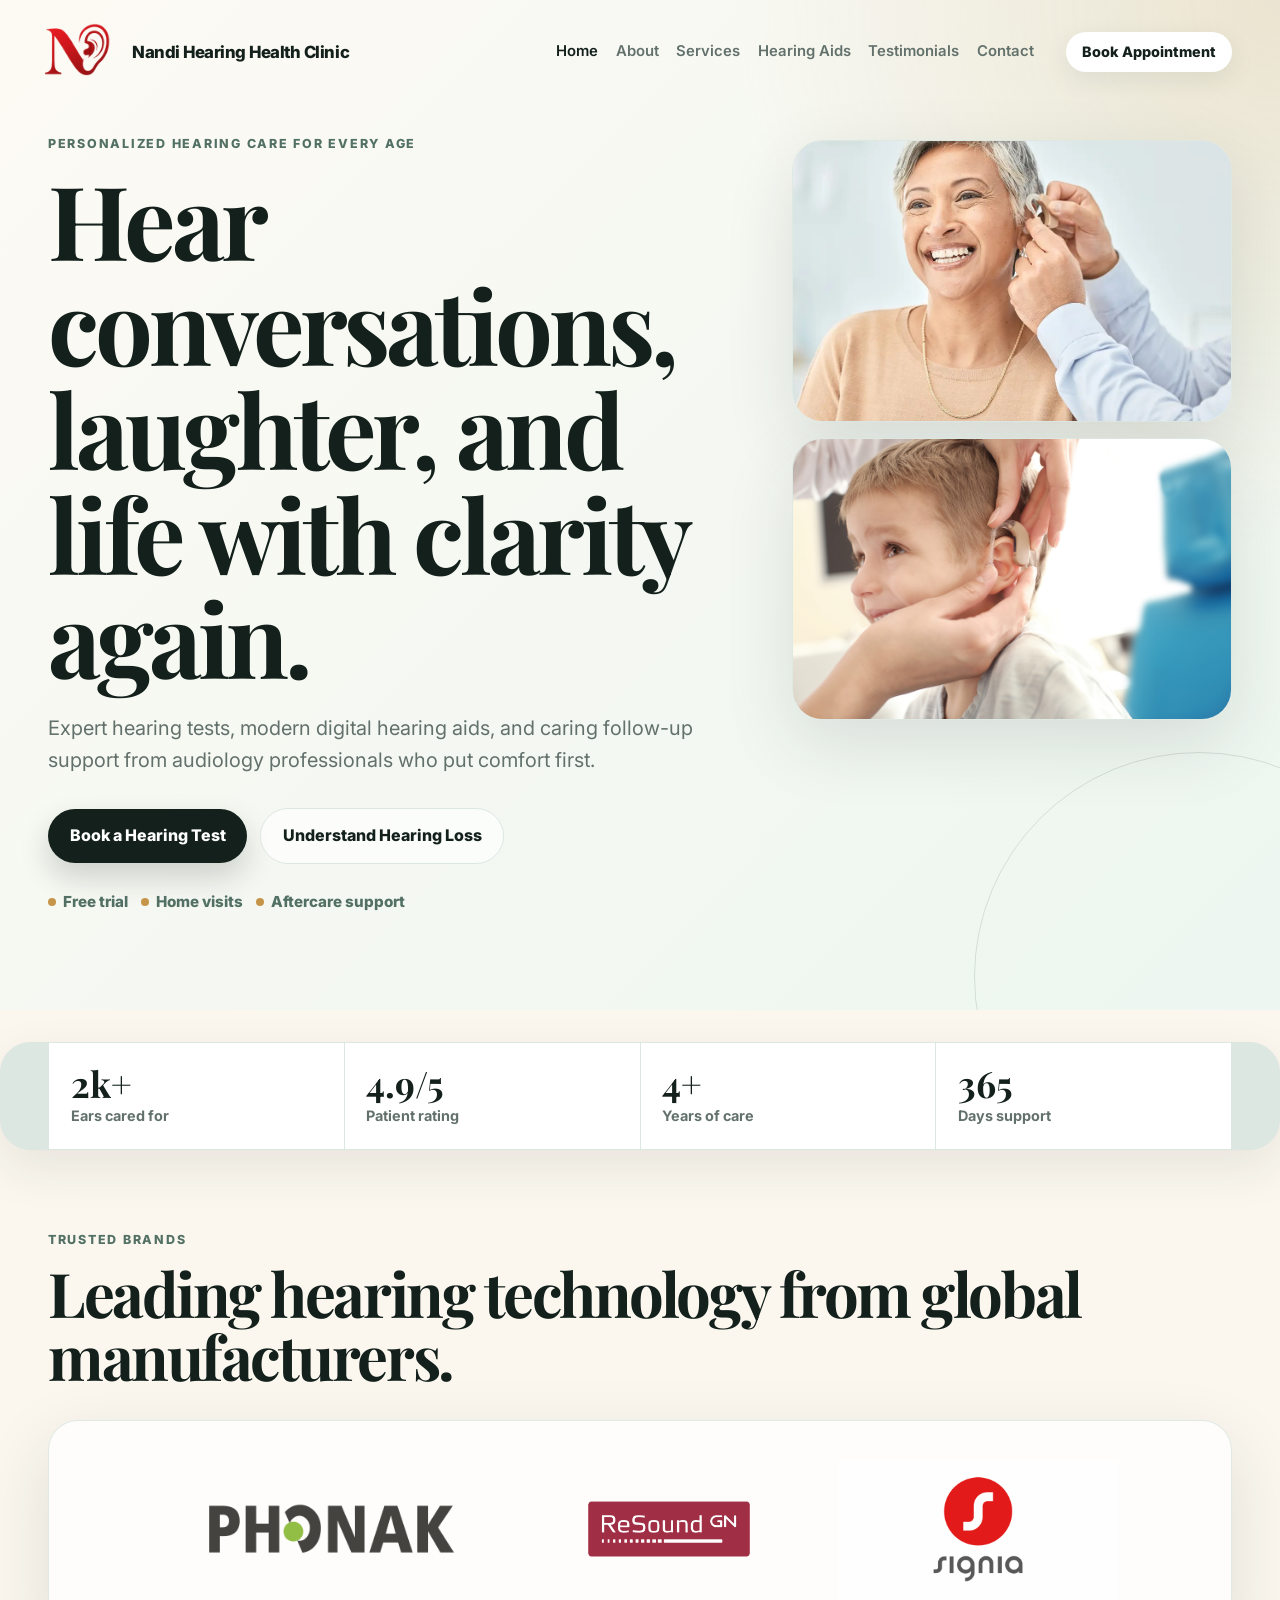
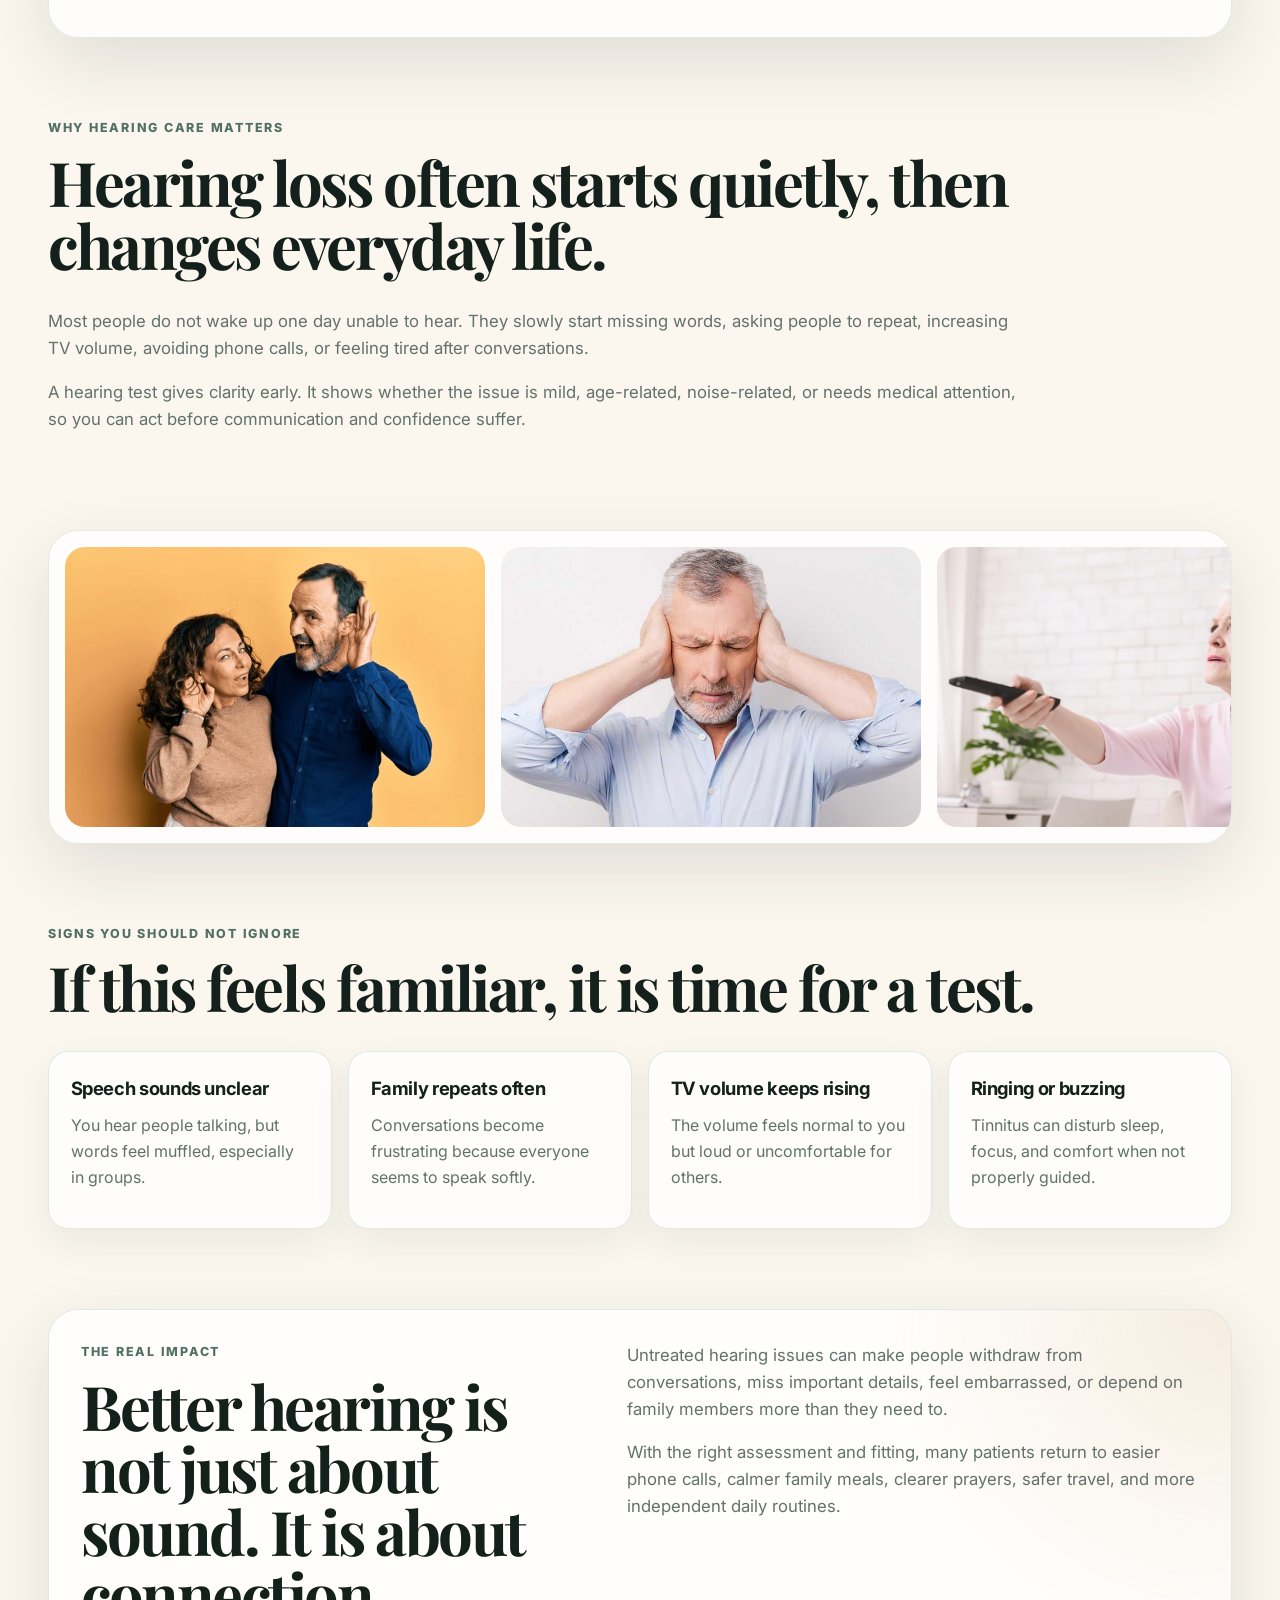
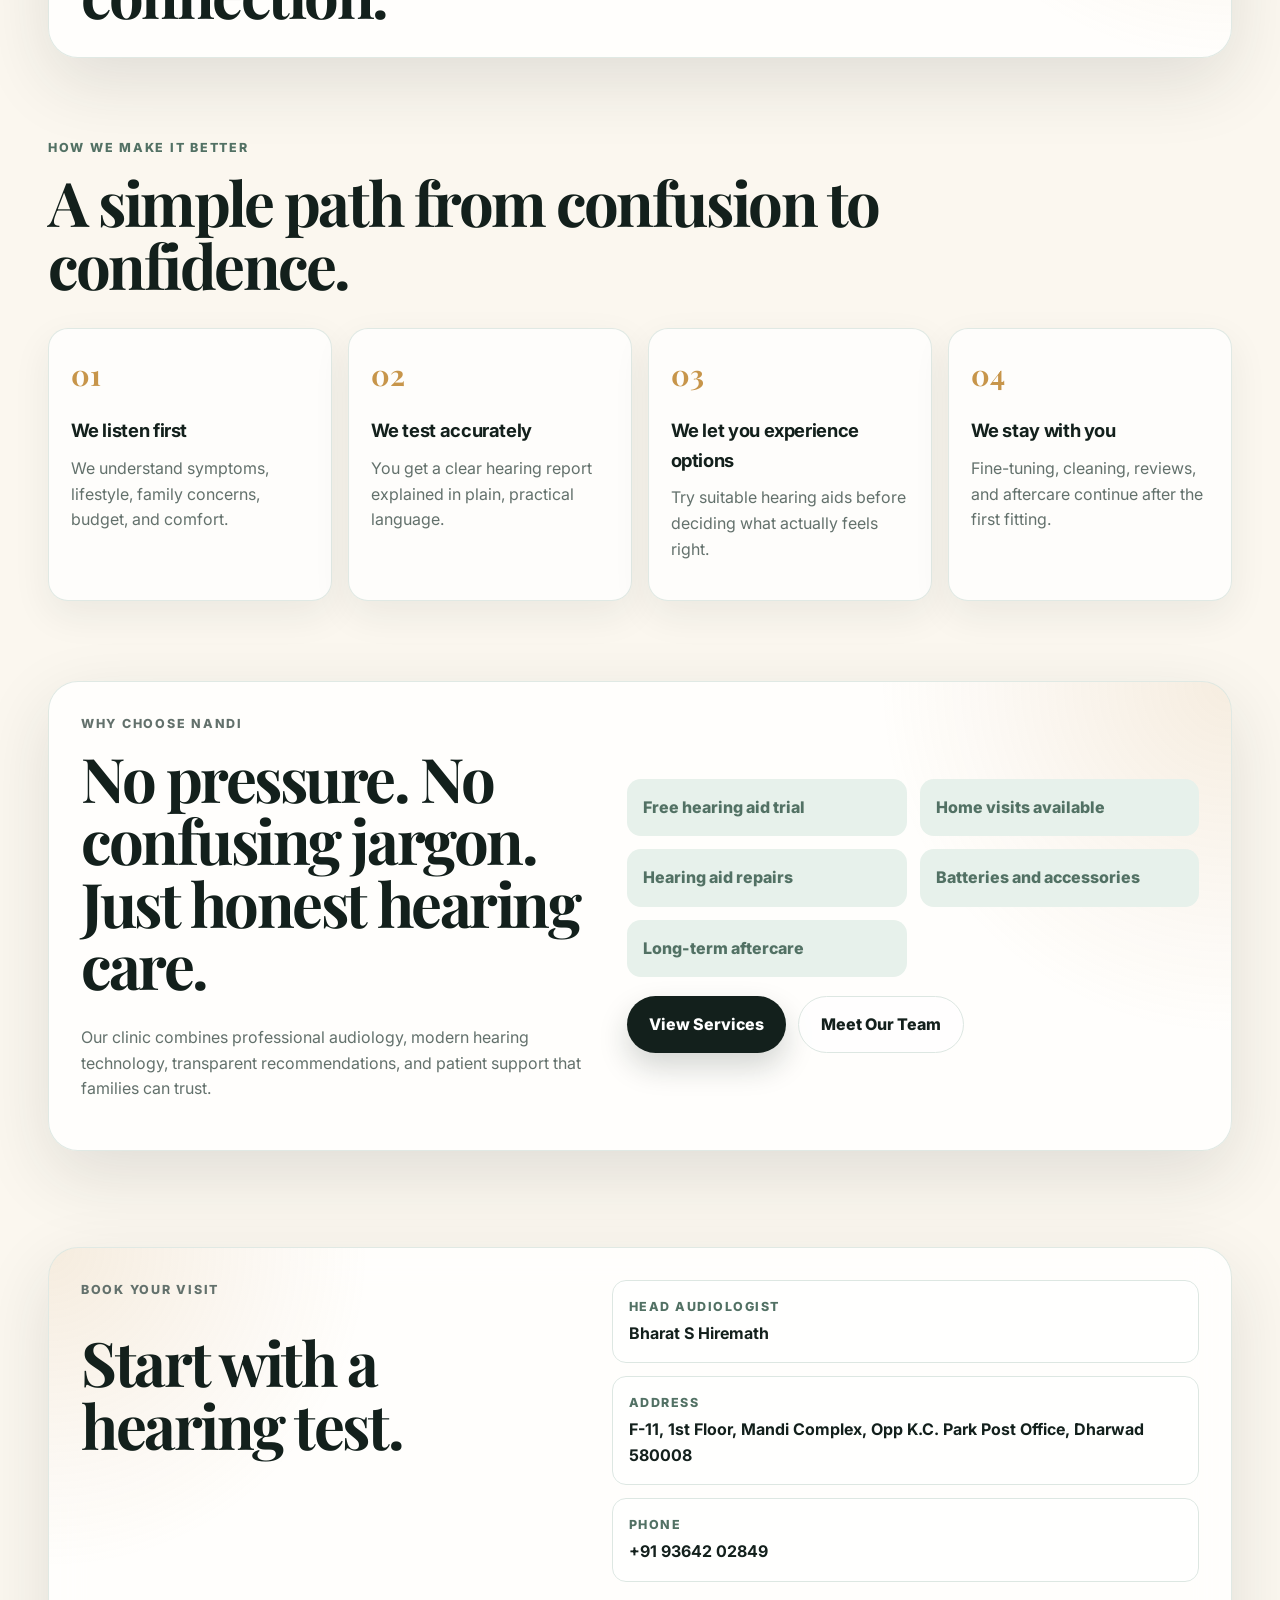
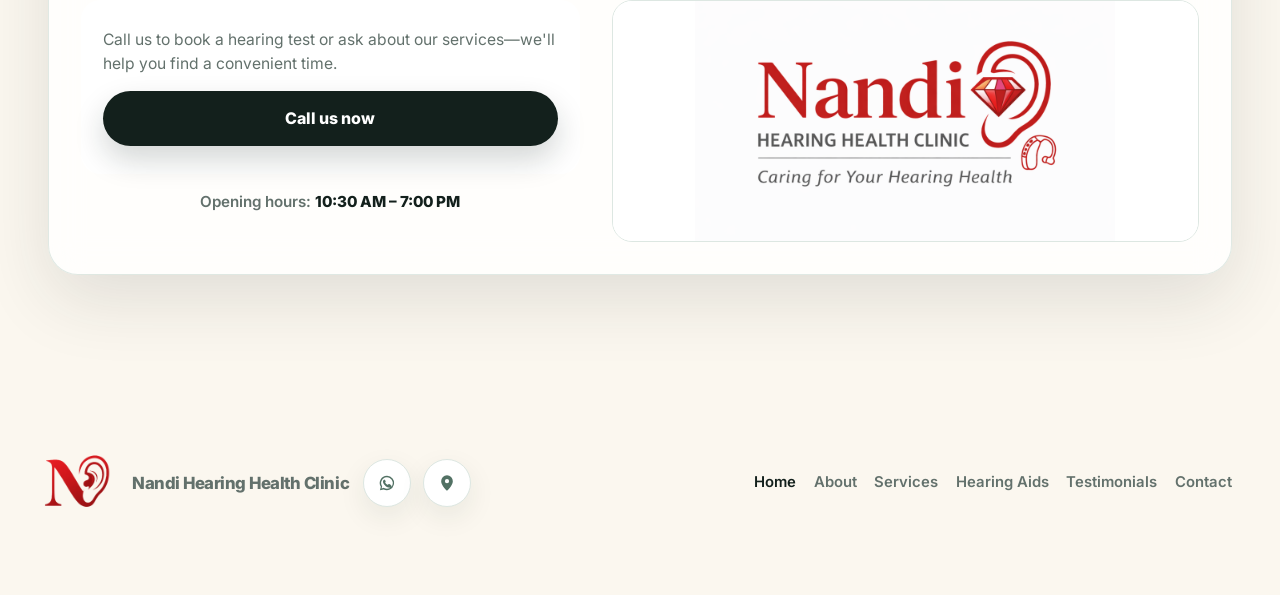
==== commit ba181e6f: "Remove outdated HTML files for about, contact, hearing aids, services, and testimonials pages; updat" ====
--- a/index.html
+++ b/index.html
@@ -19,7 +19,7 @@
 <body>
   <header class="site-header" id="home">
     <nav class="nav section" aria-label="Primary navigation">
-      <a class="brand" href="index.html" aria-label="Nandi Hearing Health Clinic home">
+      <a class="brand" href="./" aria-label="Nandi Hearing Health Clinic home">
         <img class="brand-mark" src="photos/logo/logo.png" alt="" width="120" height="120" />
         <span>Nandi Hearing Health Clinic</span>
       </a>
@@ -29,12 +29,12 @@
         <span></span>
       </button>
       <div class="nav-links" id="site-nav">
-        <a class="active" href="index.html">Home</a>
-        <a href="about.html">About</a>
-        <a href="services.html">Services</a>
-        <a href="hearing-aids.html">Hearing Aids</a>
-        <a href="testimonials.html">Testimonials</a>
-        <a href="contact.html">Contact</a>
+        <a class="active" href="./">Home</a>
+        <a href="about/">About</a>
+        <a href="services/">Services</a>
+        <a href="hearing-aids/">Hearing Aids</a>
+        <a href="testimonials/">Testimonials</a>
+        <a href="contact/">Contact</a>
       </div>
       <a class="nav-cta" href="tel:+919364202849">Book Appointment</a>
     </nav>
@@ -234,8 +234,8 @@
             <span>Long-term aftercare</span>
           </div>
           <div class="home-cta-links">
-            <a class="button button-primary" href="services.html">View Services</a>
-            <a class="button button-secondary" href="about.html">Meet Our Team</a>
+            <a class="button button-primary" href="services/">View Services</a>
+            <a class="button button-secondary" href="about/">Meet Our Team</a>
           </div>
         </div>
       </div>
@@ -282,7 +282,7 @@
 
   <footer class="footer">
     <div class="footer-brand">
-      <a class="brand" href="index.html">
+      <a class="brand" href="./">
         <img class="brand-mark" src="photos/logo/logo.png" alt="" width="120" height="120" />
         <span>Nandi Hearing Health Clinic</span>
       </a>
@@ -303,12 +303,12 @@
       </div>
     </div>
     <div class="footer-links">
-      <a class="active" href="index.html">Home</a>
-      <a href="about.html">About</a>
-      <a href="services.html">Services</a>
-      <a href="hearing-aids.html">Hearing Aids</a>
-      <a href="testimonials.html">Testimonials</a>
-      <a href="contact.html">Contact</a>
+      <a class="active" href="./">Home</a>
+      <a href="about/">About</a>
+      <a href="services/">Services</a>
+      <a href="hearing-aids/">Hearing Aids</a>
+      <a href="testimonials/">Testimonials</a>
+      <a href="contact/">Contact</a>
     </div>
   </footer>
   <script src="script.js"></script>
--- a/styles.css
+++ b/styles.css
@@ -612,7 +612,6 @@
 }
 
 .problem-grid article {
-  min-height: 220px;
   padding: 1.35rem;
   border-radius: var(--radius-md);
 }
@@ -1395,22 +1394,80 @@
   color: var(--ink);
 }
 
+body.nav-menu-open {
+  overflow: hidden;
+}
+
+body.nav-menu-open::before {
+  position: fixed;
+  inset: 0;
+  z-index: 99;
+  background: rgba(19, 32, 28, 0.35);
+  content: "";
+}
+
 @media (max-width: 980px) {
+  .site-header,
+  .page-header {
+    overflow: visible;
+  }
+
+  .site-header > .nav,
+  .page-header > .nav {
+    margin-top: 0;
+    padding-top: max(0.75rem, env(safe-area-inset-top, 0px));
+    padding-bottom: 0.75rem;
+  }
+
+  .site-header > .hero,
+  .page-header > .page-hero {
+    margin-top: 0;
+  }
+
+  .site-header .hero-content,
+  .page-header .page-hero > .eyebrow:first-child {
+    margin-top: 0;
+  }
+
   .nav {
+    position: relative;
+    z-index: 100;
     align-items: center;
-    flex-wrap: wrap;
+    flex-wrap: nowrap;
   }
 
   .nav-toggle {
     display: inline-flex;
+    position: relative;
+    z-index: 102;
+    flex-shrink: 0;
+  }
+
+  .nav .brand-mark {
+    width: 4.25rem;
+    height: 4.25rem;
+  }
+
+  .nav .brand {
+    position: relative;
+    z-index: 102;
+    margin-left: -0.75rem;
+  }
+
+  .nav .brand > span {
+    margin-left: -0.35rem;
   }
 
   .nav-links {
-    display: none;
-    order: 3;
-    width: 100%;
-    margin-left: 0;
-    margin-right: 0;
+    display: flex;
+    position: absolute;
+    top: calc(100% + 0.25rem);
+    right: 0;
+    left: 0;
+    visibility: hidden;
+    width: auto;
+    max-height: min(70vh, calc(100dvh - 7rem));
+    margin: 0;
     flex-direction: column;
     gap: 0.15rem;
     padding: 0.5rem;
@@ -1418,10 +1475,22 @@
     border-radius: var(--radius-md);
     background: var(--white);
     box-shadow: var(--shadow);
+    opacity: 0;
+    overflow-y: auto;
+    pointer-events: none;
+    transition:
+      opacity 180ms ease,
+      visibility 180ms ease,
+      transform 180ms ease;
+    transform: translateY(-0.15rem);
+    z-index: 101;
   }
 
   .nav-links.is-open {
-    display: flex;
+    visibility: visible;
+    opacity: 1;
+    pointer-events: auto;
+    transform: translateY(0);
   }
 
   .nav-links a {
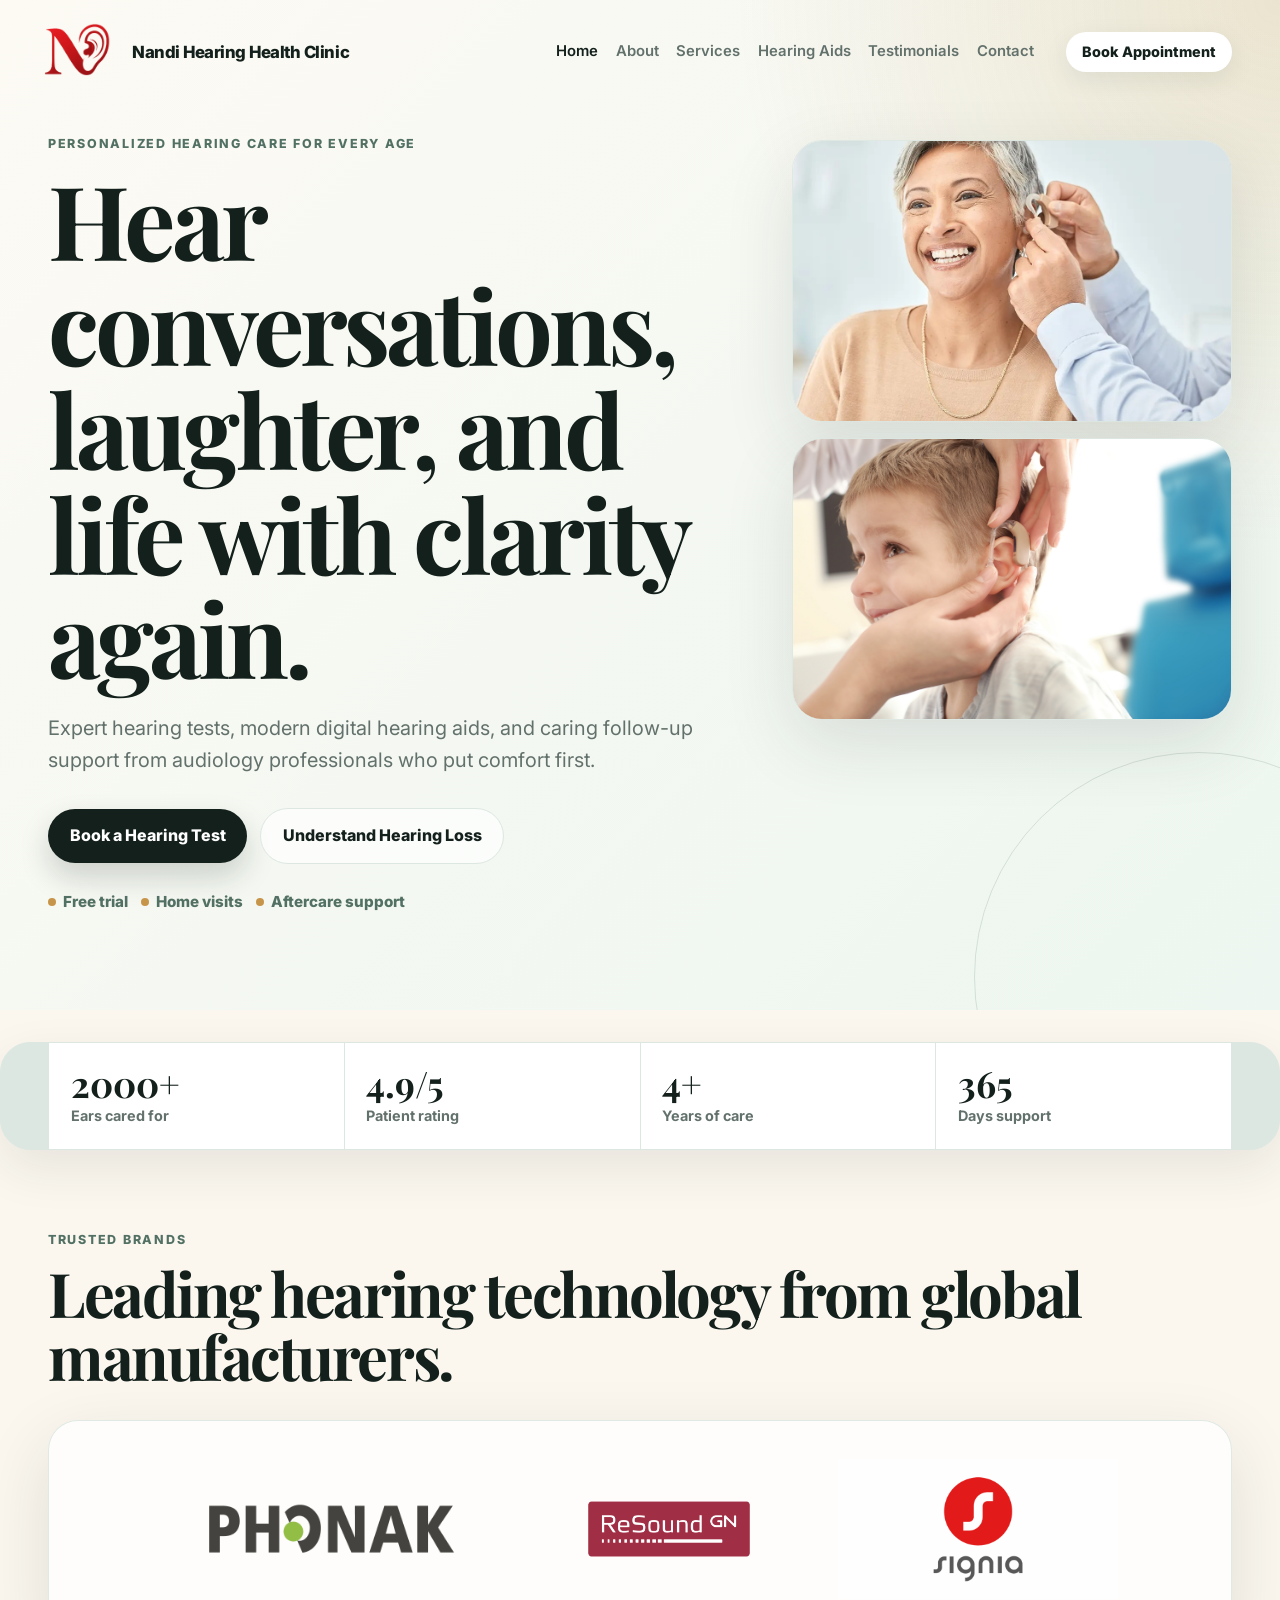
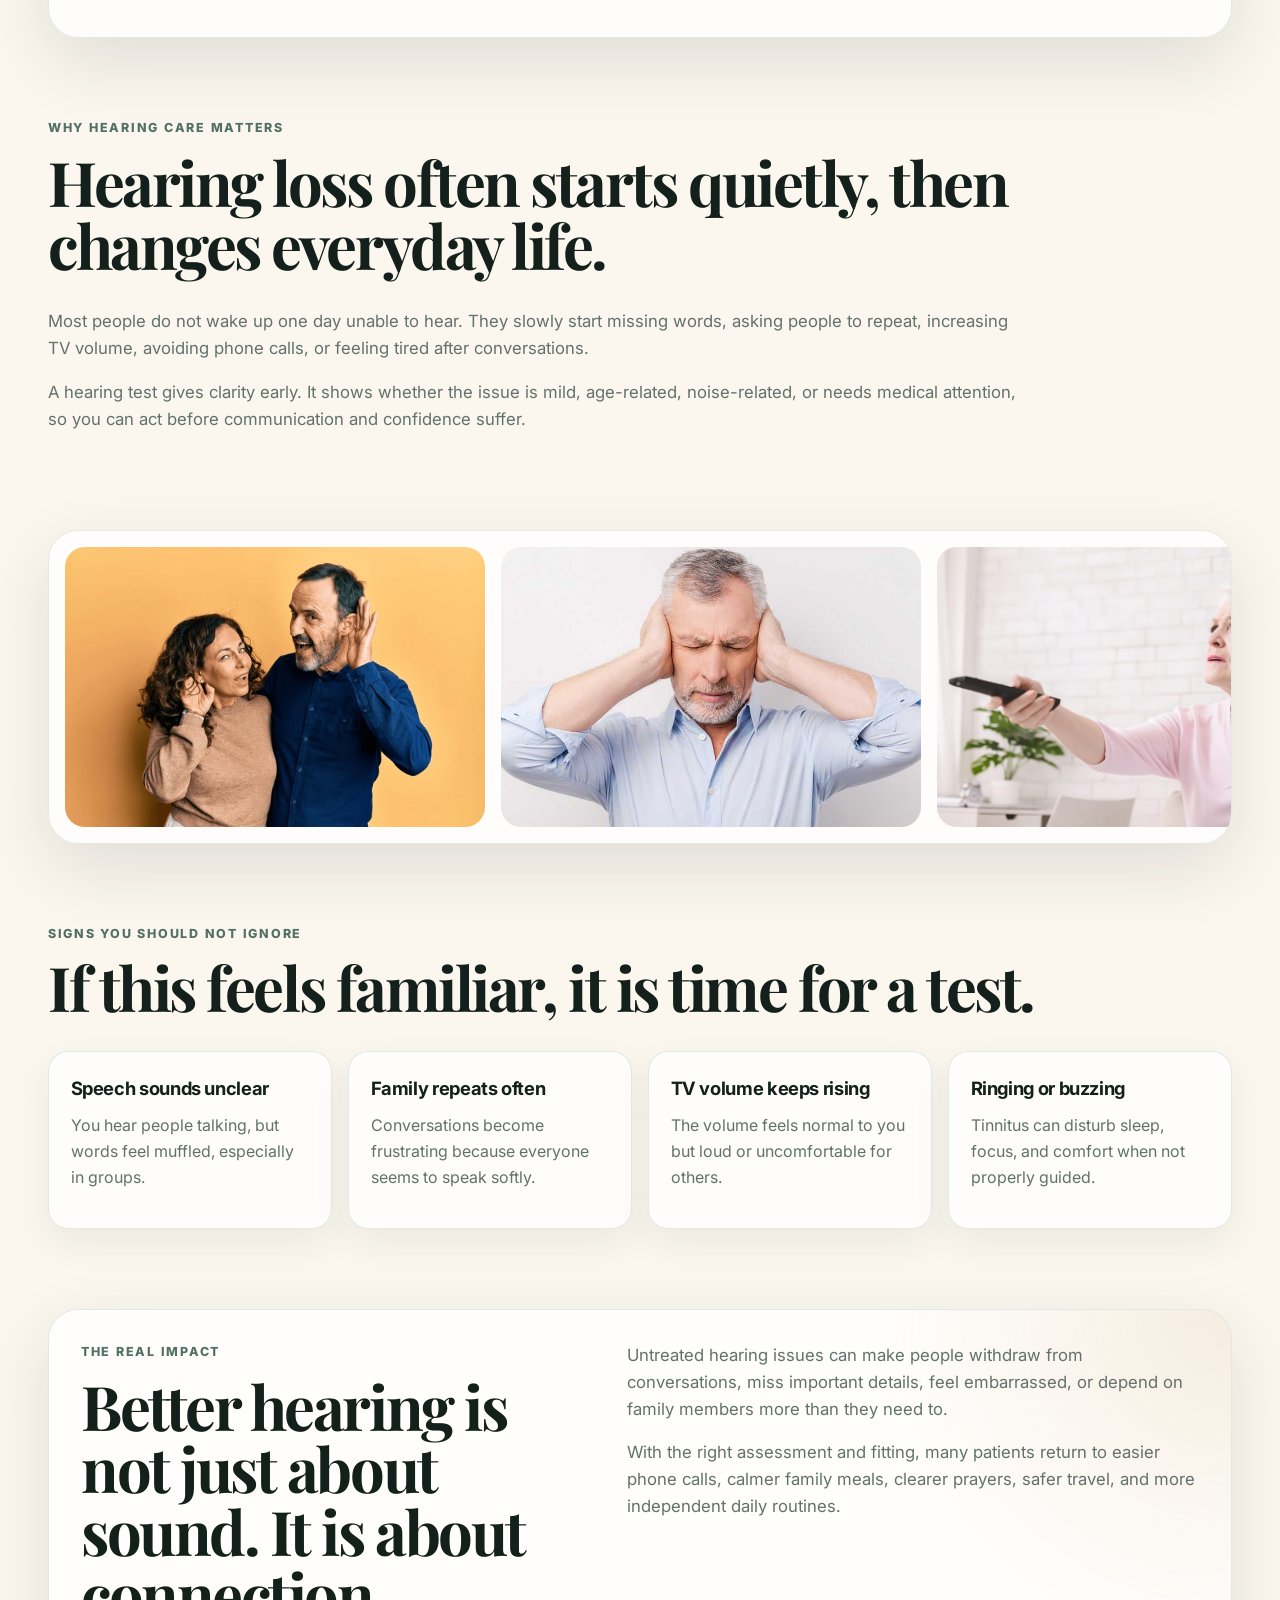
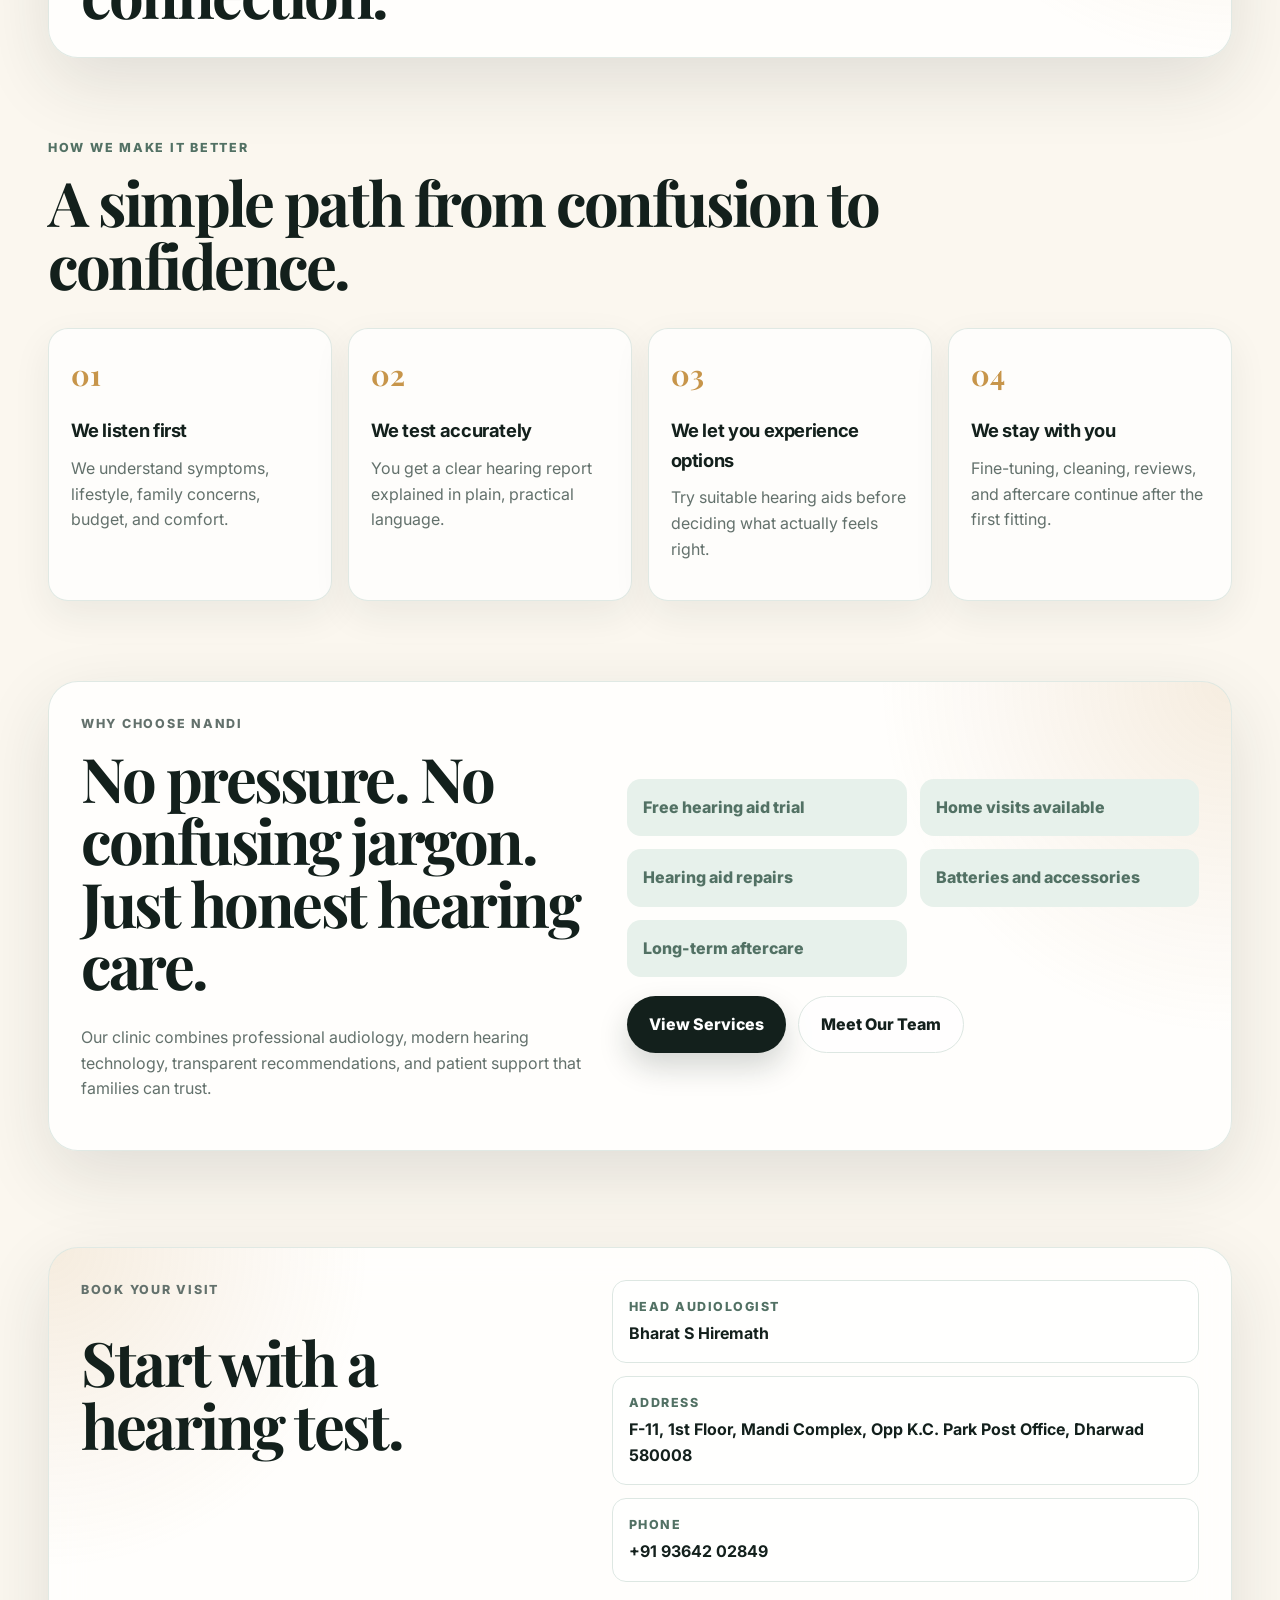
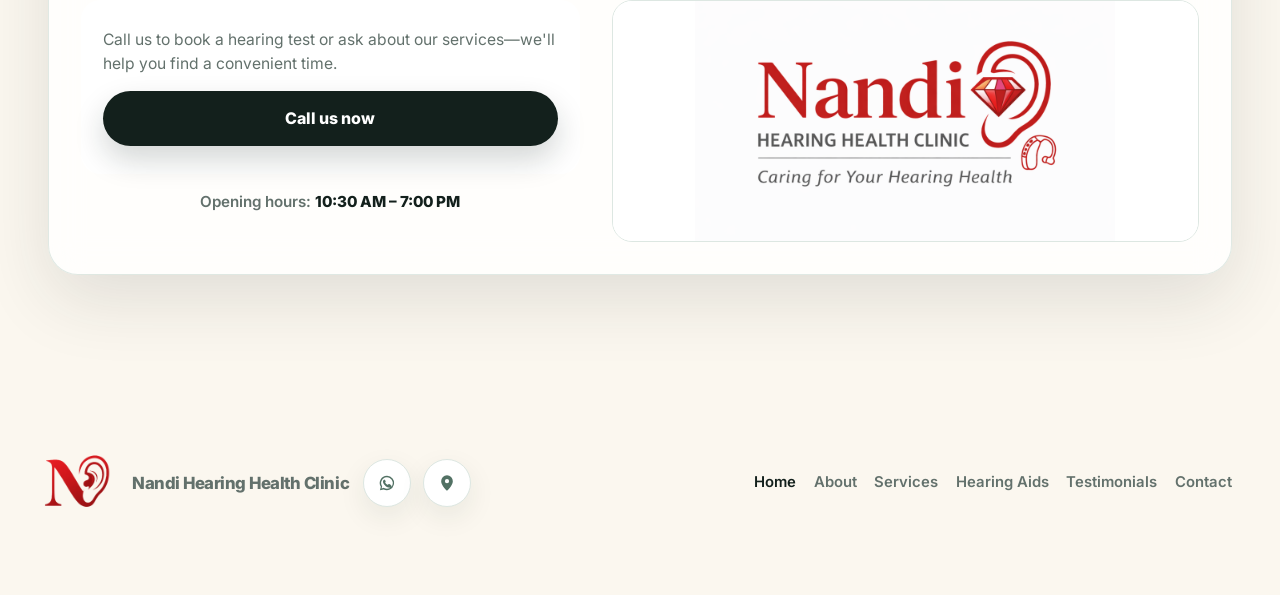
==== commit 612161e4: "Update numerical statistics in index.html and about/index.html for improved clarity and accuracy." ====
--- a/index.html
+++ b/index.html
@@ -73,7 +73,7 @@
   <main>
     <section class="stats section" aria-label="Clinic statistics">
       <div>
-        <strong>2k+</strong>
+        <strong>2000+</strong>
         <span>Ears cared for</span>
       </div>
       <div>
--- a/styles.css
+++ b/styles.css
@@ -1412,23 +1412,6 @@
     overflow: visible;
   }
 
-  .site-header > .nav,
-  .page-header > .nav {
-    margin-top: 0;
-    padding-top: max(0.75rem, env(safe-area-inset-top, 0px));
-    padding-bottom: 0.75rem;
-  }
-
-  .site-header > .hero,
-  .page-header > .page-hero {
-    margin-top: 0;
-  }
-
-  .site-header .hero-content,
-  .page-header .page-hero > .eyebrow:first-child {
-    margin-top: 0;
-  }
-
   .nav {
     position: relative;
     z-index: 100;
@@ -1440,28 +1423,17 @@
     display: inline-flex;
     position: relative;
     z-index: 102;
-    flex-shrink: 0;
-  }
-
-  .nav .brand-mark {
-    width: 4.25rem;
-    height: 4.25rem;
   }
 
   .nav .brand {
     position: relative;
     z-index: 102;
-    margin-left: -0.75rem;
-  }
-
-  .nav .brand > span {
-    margin-left: -0.35rem;
   }
 
   .nav-links {
     display: flex;
     position: absolute;
-    top: calc(100% + 0.25rem);
+    top: calc(100% + 0.65rem);
     right: 0;
     left: 0;
     visibility: hidden;
@@ -1482,7 +1454,7 @@
       opacity 180ms ease,
       visibility 180ms ease,
       transform 180ms ease;
-    transform: translateY(-0.15rem);
+    transform: translateY(-0.35rem);
     z-index: 101;
   }
 
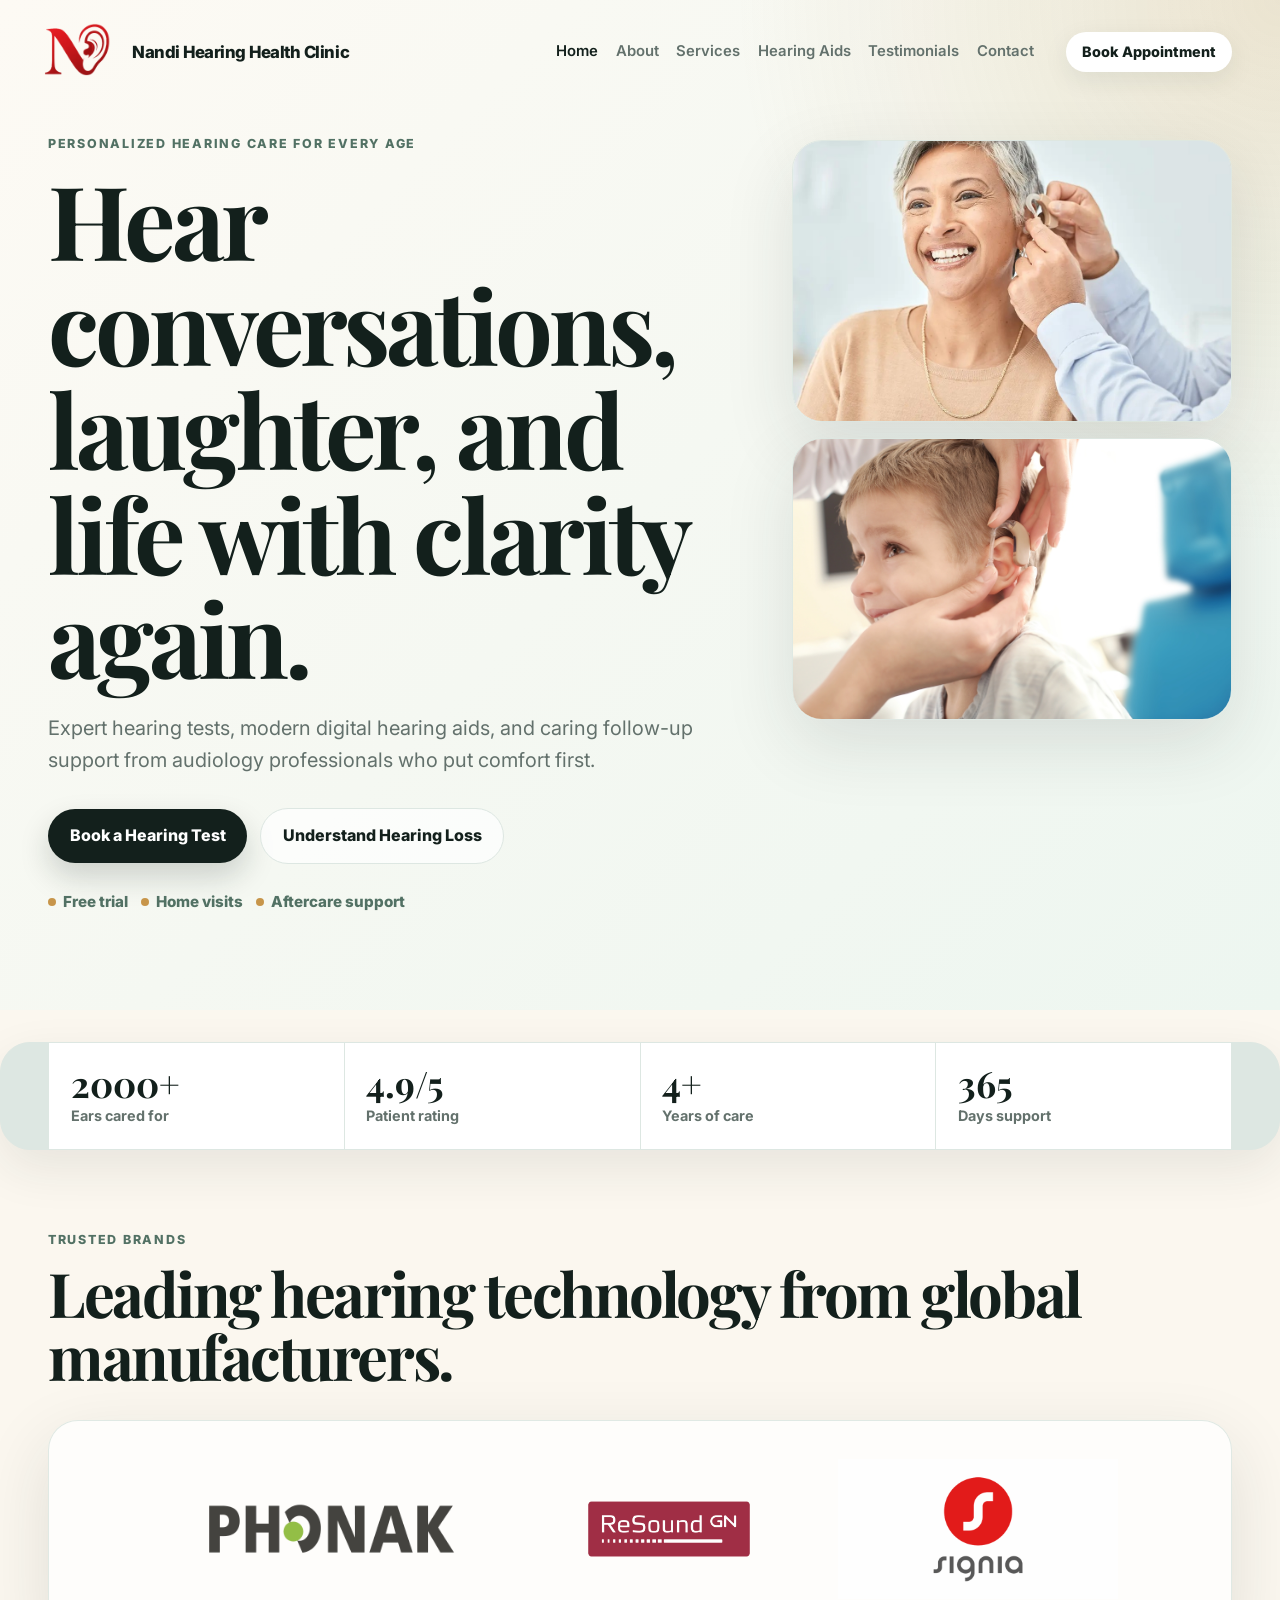
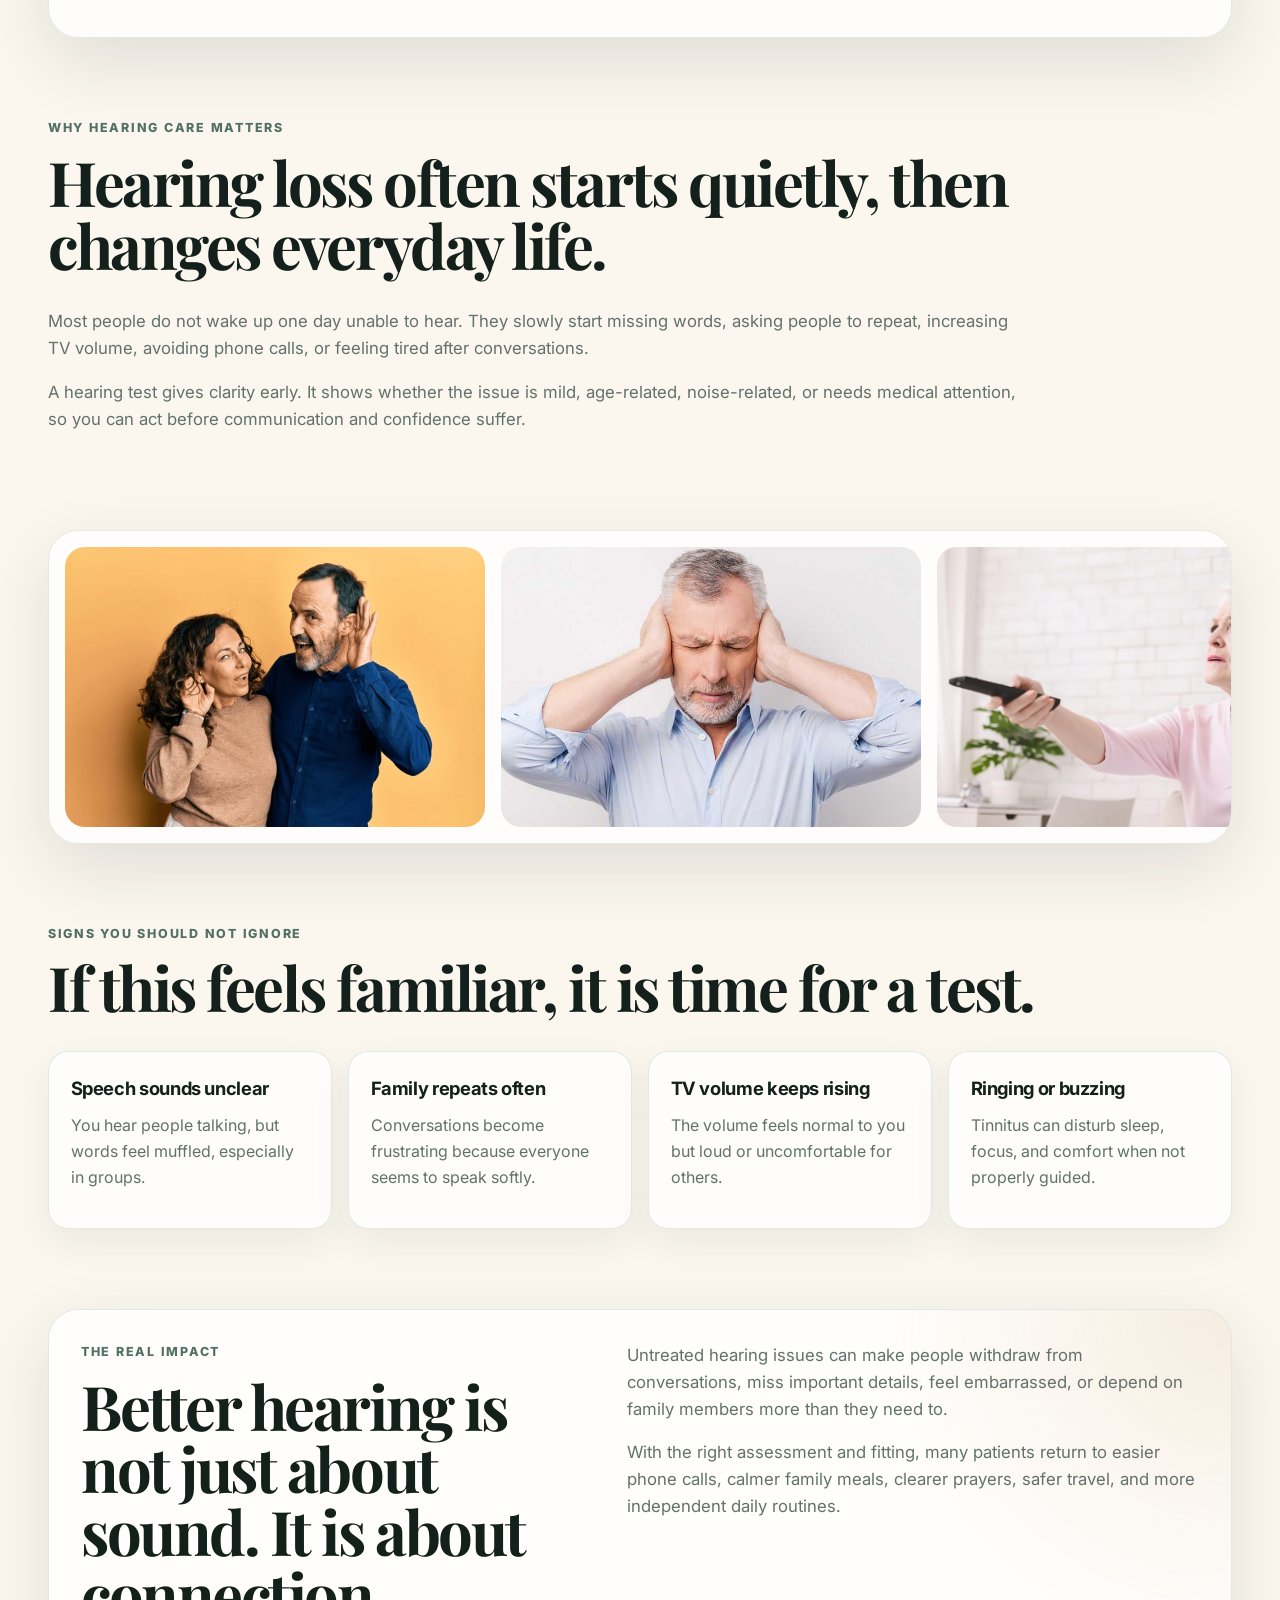
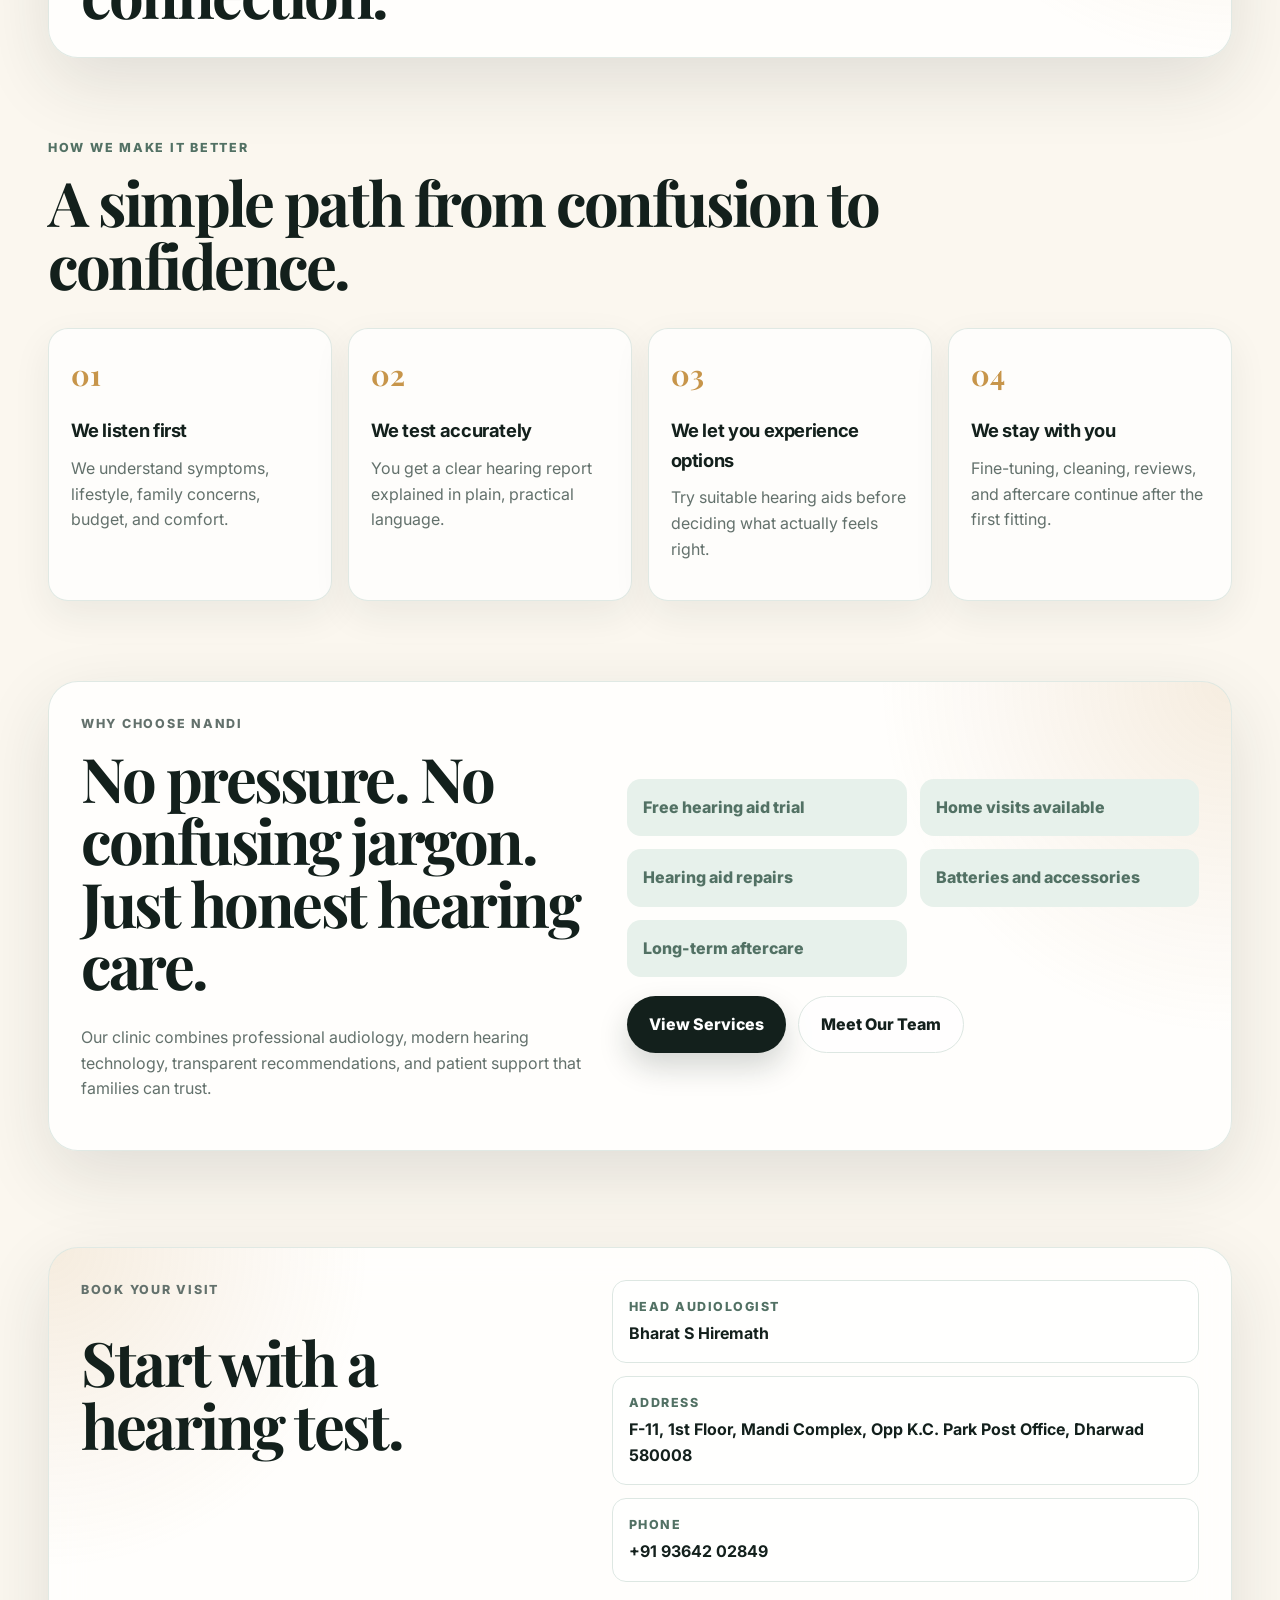
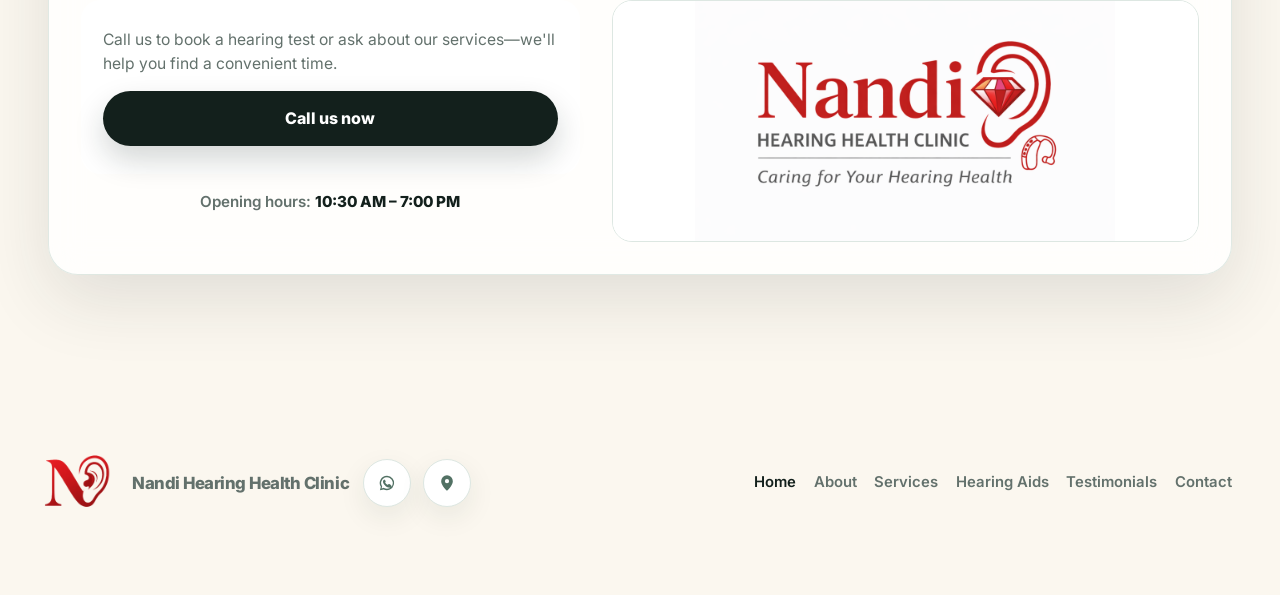
==== commit 3c4076b4: "Update meta description in index.html to better reflect services offered by Nandi Hearing Health Cli" ====
--- a/index.html
+++ b/index.html
@@ -5,7 +5,7 @@
   <meta charset="UTF-8" />
   <meta name="viewport" content="width=device-width, initial-scale=1.0" />
   <meta name="description"
-    content="Minimal, elegant hearing clinic landing page offering hearing tests, hearing aids, tinnitus support, and home visits." />
+    content="Nandi Hearing Health Clinic in Dharwad offers hearing tests, digital hearing aids, tinnitus support, home visits, and caring aftercare for every age." />
   <title>Nandi Hearing Health Clinic | Caring for your Hearing Health</title>
   <link rel="preconnect" href="https://fonts.googleapis.com" />
   <link rel="preconnect" href="https://fonts.gstatic.com" crossorigin />
--- a/styles.css
+++ b/styles.css
@@ -87,17 +87,6 @@
 .site-header .hero-content,
 .page-header .page-hero>.eyebrow:first-child {
   margin-top: -0.35rem;
-}
-
-.site-header::after {
-  position: absolute;
-  right: -9rem;
-  bottom: -12rem;
-  width: 28rem;
-  height: 28rem;
-  content: "";
-  border: 1px solid rgba(82, 113, 100, 0.18);
-  border-radius: 999px;
 }
 
 .section {
